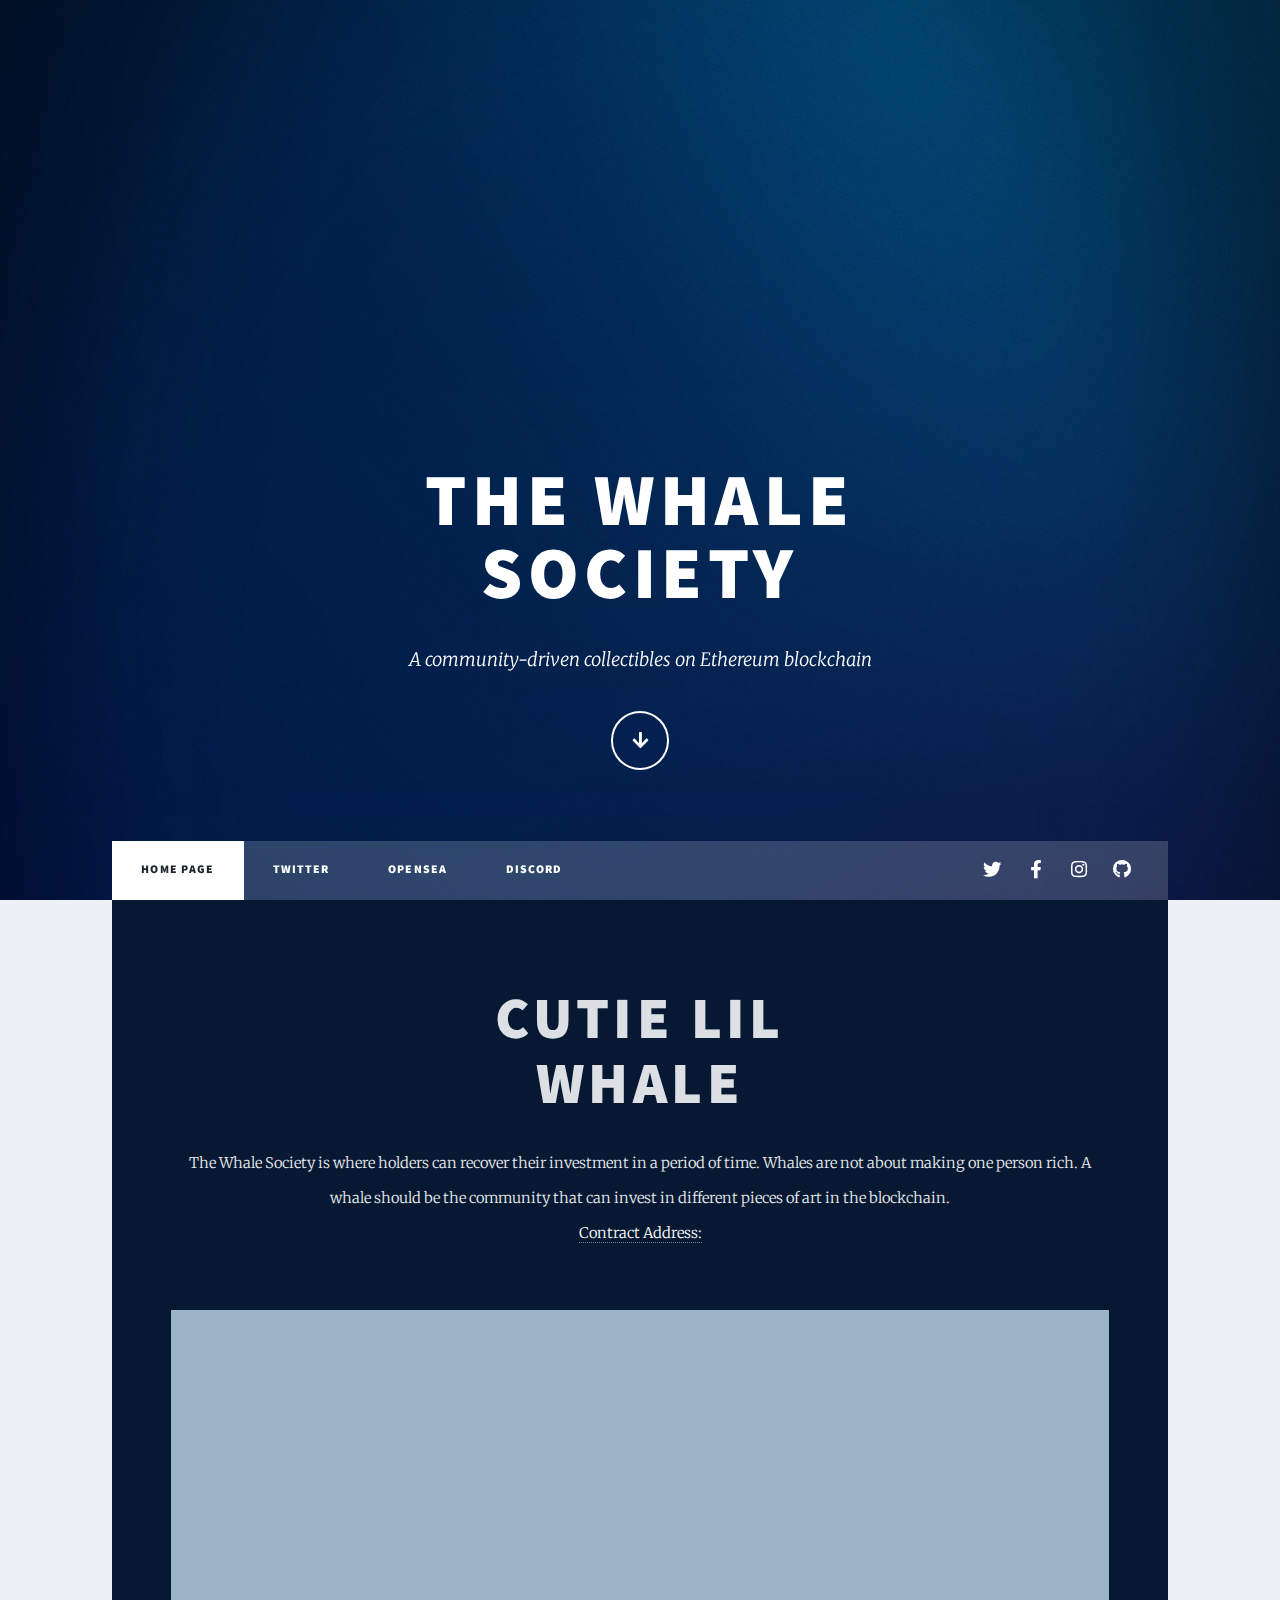
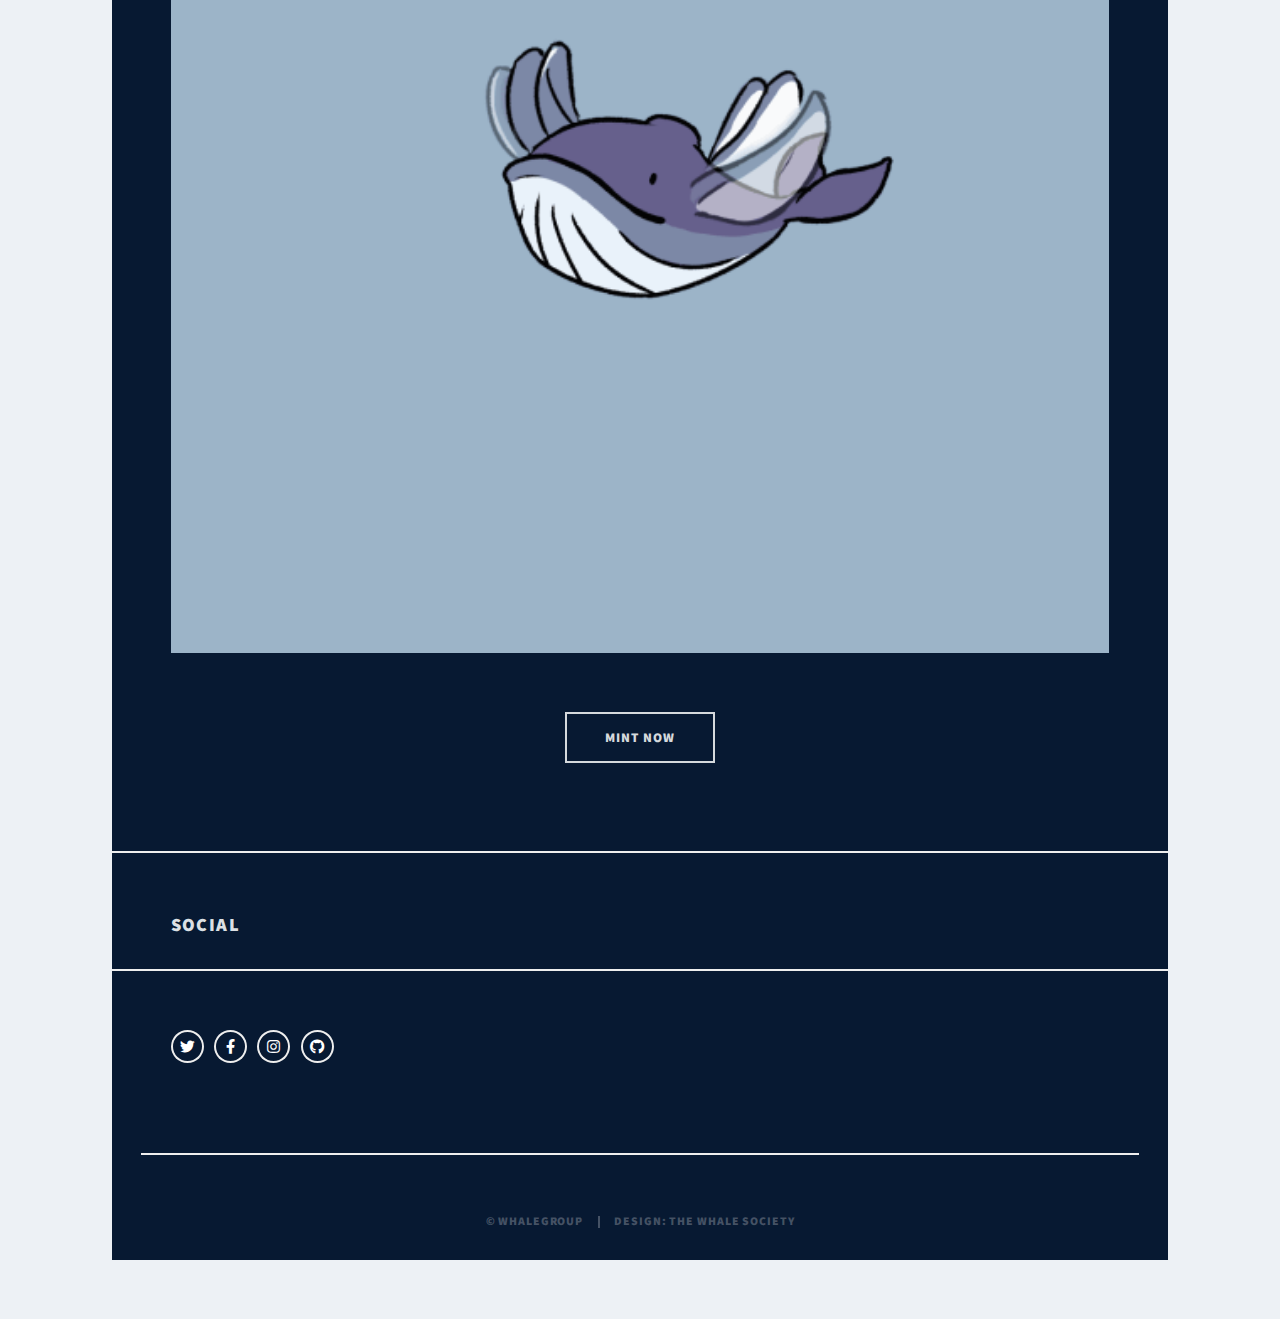
==== index.html @ 41d30d0a "change vid format" ====
<!DOCTYPE HTML>

<html>
	<head>
		<title>The Whale Society</title>
		<meta charset="utf-8" />
		<meta name="viewport" content="width=device-width, initial-scale=1, user-scalable=no" />
		<link rel="stylesheet" href="assets/css/main.css" />
		<noscript><link rel="stylesheet" href="assets/css/noscript.css" /></noscript>
	</head>
	<body class="is-preload">

		<!-- Wrapper -->
			<div id="wrapper" class="fade-in">

				<!-- Intro -->
					<div id="intro">
						<section class="showcase">
						<h1>The Whale<br />
						Society</h1>

						<p> A community-driven collectibles on Ethereum blockchain </p>

						<video class="bg-video" muted autoplay="autoplay" loop="true" playsinline>
							<source type="video/mp4" src="video3.webm"></source>
						</video>

						</section>
						<ul class="actions">
							<li><a href="#header" class="button icon solid solo fa-arrow-down scrolly">Continue</a></li>
						</ul>
					</div>

			
				<!-- Nav -->
					<nav id="nav">
						<ul class="links">
							<li class="active"><a href="#home">Home Page</a></li>
							<li><a href="https://twitter.com/tera_eth/">Twitter</a></li>
							<li><a href="https://opensea.io/collection/alienfrensnft">Opensea</a></li>
							<li><a href="#">Discord</a></li>
						</ul>
						<ul class="icons">
							<li><a href="#" class="icon brands fa-twitter"><span class="label">Twitter</span></a></li>
							<li><a href="#" class="icon brands fa-facebook-f"><span class="label">Facebook</span></a></li>
							<li><a href="#" class="icon brands fa-instagram"><span class="label">Instagram</span></a></li>
							<li><a href="#" class="icon brands fa-github"><span class="label">GitHub</span></a></li>
						</ul>
					</nav>

				<!-- Main -->
					<div id="main">

						<!-- Featured Post -->
							<article class="post featured" id="home">
								<header class="major">
									<h2><a href="#">Cutie Lil <br />
									Whale</a></h2>
									<p>The Whale Society is where holders can recover their investment in a period of time. 
										Whales are not about making one person rich. 
										A whale should be the community that can invest in 
										different pieces of art in the blockchain. </br>
										<a style="color:white" href ="https://etherscan.io/address/0xdBceC7A0cD0621A1A3B60B7AD444519aD3618869">Contract Address:
									</a></p>
								</header>
								<a href="#" class="image main"><img src="whale.gif" alt="" /></a>
								<ul class="actions special">
									<li><a href="#" class="button large">Mint Now</a></li>
								</ul>
							</article>

						
								<h3>Social</h3>
								<ul class="icons alt">
									<li><a style="color:white" href="#" class="icon brands alt fa-twitter"><span class="label">Twitter</span></a></li>
									<li><a style="color:white" href="#" class="icon brands alt fa-facebook-f"><span class="label">Facebook</span></a></li>
									<li><a style="color:white" href="#" class="icon brands alt fa-instagram"><span class="label">Instagram</span></a></li>
									<li><a style="color:white" href="#" class="icon brands alt fa-github"><span class="label">GitHub</span></a></li>
								</ul>

				<!-- Copyright -->
					<div id="copyright">
						<ul><li>&copy; WhaleGroup</li><li>Design: The Whale Society</li></ul>
					</div>

			</div>

		<!-- Scripts -->
			<script src="assets/js/jquery.min.js"></script>
			<script src="assets/js/jquery.scrollex.min.js"></script>
			<script src="assets/js/jquery.scrolly.min.js"></script>
			<script src="assets/js/browser.min.js"></script>
			<script src="assets/js/breakpoints.min.js"></script>
			<script src="assets/js/util.js"></script>
			<script src="assets/js/main.js"></script>

	</body>
</html>
---- assets/css/main.css ----
@import url(fontawesome-all.min.css);
@import url("https://fonts.googleapis.com/css?family=Merriweather:300,700,300italic,700italic|Source+Sans+Pro:900");



html, body, div, span, applet, object,
iframe, h1, h2, h3, h4, h5, h6, p, blockquote,
pre, a, abbr, acronym, address, big, cite,
code, del, dfn, em, img, ins, kbd, q, s, samp,
small, strike, strong, sub, sup, tt, var, b,
u, i, center, dl, dt, dd, ol, ul, li, fieldset,
form, label, legend, table, caption, tbody,
tfoot, thead, tr, th, td, article, aside,
canvas, details, embed, figure, figcaption,
footer, header, hgroup, menu, nav, output, ruby,
section, summary, time, mark, audio, video {
	margin: 0;
	padding: 0;
	border: 0;
	font-size: 100%;
	font: inherit;
	vertical-align: baseline;}

article, aside, details, figcaption, figure,
footer, header, hgroup, menu, nav, section {
	display: block;}

body {
	line-height: 1;
}

ol, ul {
	list-style: none;
}

blockquote, q {
	quotes: none;
}

	blockquote:before, blockquote:after, q:before, q:after {
		content: '';
		content: none;
	}

table {
	border-collapse: collapse;
	border-spacing: 0;
}

.showcase video{
	position: absolute;
	top:0;
	left:0;
	width:100%;
	height:100%;
	object-fit: cover;
	opacity:0.2;
}

body {
	-webkit-text-size-adjust: none;
}

mark {
	background-color: transparent;
	color: inherit;
}

input::-moz-focus-inner {
	border: 0;
	padding: 0;
}

input, select, textarea {
	-moz-appearance: none;
	-webkit-appearance: none;
	-ms-appearance: none;
	appearance: none;
}

/* Basic */

	@-ms-viewport {
		width: device-width;
	}

	body {
		-ms-overflow-style: scrollbar;
	}

	@media screen and (max-width: 480px) {

		html, body {
			min-width: 320px;
		}

	}

	html {
		box-sizing: border-box;
	}

	*, *:before, *:after {
		box-sizing: inherit;
	}

	body {
		background-color: #edf1f5;
	}

		body.is-preload *, body.is-preload *:before, body.is-preload *:after {
			-moz-animation: none !important;
			-webkit-animation: none !important;
			-ms-animation: none !important;
			animation: none !important;
			-moz-transition: none !important;
			-webkit-transition: none !important;
			-ms-transition: none !important;
			transition: none !important;
		}

/* Type */

	html {
		font-size: 16pt;
	}

		@media screen and (max-width: 1680px) {

			html {
				font-size: 12pt;
			}

		}

		@media screen and (max-width: 1280px) {

			html {
				font-size: 11pt;
			}

		}

		@media screen and (max-width: 360px) {

			html {
				font-size: 10pt;
			}

		}
/*worddddd */
	body {
		color: #e9ecf0;
	}

	body, input, select, textarea {
		font-family: "Merriweather", Georgia, serif;
		font-weight: 300;
		font-size: 1rem;
		line-height: 2.375;
	}

	a {
		-moz-transition: color 0.2s ease-in-out, background-color 0.2s ease-in-out, border-color 0.2s ease-in-out, box-shadow 0.2s ease-in-out;
		-webkit-transition: color 0.2s ease-in-out, background-color 0.2s ease-in-out, border-color 0.2s ease-in-out, box-shadow 0.2s ease-in-out;
		-ms-transition: color 0.2s ease-in-out, background-color 0.2s ease-in-out, border-color 0.2s ease-in-out, box-shadow 0.2s ease-in-out;
		transition: color 0.2s ease-in-out, background-color 0.2s ease-in-out, border-color 0.2s ease-in-out, box-shadow 0.2s ease-in-out;
		border-bottom: dotted 1px;
		text-decoration: none;
	}

		a:hover {
			border-bottom-color: transparent;
		}

	strong, b {
		font-weight: 600;
	}

	em, i {
		font-style: italic;
	}

	p {
		text-align: justify;
		margin: 0 0 2rem 0;
	}

	h1, h2, h3, h4, h5, h6 {
		font-family: "Source Sans Pro", Helvetica, sans-serif;
		font-weight: 900;
		line-height: 1.5;
		letter-spacing: 0.075em;
		text-transform: uppercase;
		margin: 0 0 1rem 0;
	}

		h1 a, h2 a, h3 a, h4 a, h5 a, h6 a {
			border-bottom: 0;
			color: inherit;
			text-decoration: none;
		}

	h1 {
		font-size: 4rem;
		line-height: 1.1;
		margin: 0 0 2rem 0;
	}

	h2 {
		font-size: 1.75rem;
		line-height: 1.3;
		margin: 0 0 1.5rem 0;
	}

	h3 {
		font-size: 1.25rem;
		margin: 0 0 1.5rem 0;
	}

	h4 {
		font-size: 1rem;
	}

	h5 {
		font-size: 0.9rem;
	}

	h6 {
		font-size: 0.8rem;
	}

	sub {
		font-size: 0.8rem;
		position: relative;
		top: 0.5rem;
	}

	sup {
		font-size: 0.8rem;
		position: relative;
		top: -0.5rem;
	}

	blockquote {
		border-left: solid 4px;
		font-style: italic;
		margin: 0 0 2rem 0;
		padding: 0.5rem 0 0.5rem 2rem;
	}

	code {
		border: solid 2px;
		font-family: "Courier New", monospace;
		font-size: 0.9rem;
		margin: 0 0.25rem;
		padding: 0.25rem 0.65rem;
	}

	pre {
		-webkit-overflow-scrolling: touch;
		font-family: "Courier New", monospace;
		font-size: 0.9rem;
		margin: 0 0 2rem 0;
	}

		pre code {
			display: block;
			line-height: 1.75;
			padding: 1rem 1.5rem;
			overflow-x: auto;
		}

	hr {
		border: 0;
		border-bottom: solid 2px;
		margin: 3rem 0;
	}

		hr.major {
			margin: 5rem 0;
		}

	.align-left {
		text-align: left;
	}

	.align-center {
		text-align: center;
	}

	.align-right {
		text-align: right;
	}

	input, select, textarea {
		color: #d7dbdf;
	}

	a {
		color: #212931;
		border-bottom-color: rgba(226, 231, 236, 0.5);
	}

		a:hover {
			border-bottom-color: transparent;
			color: #18bfef !important;
		}

	strong, b {
		color: #212931;
	}

	h1, h2, h3, h4, h5, h6 {
		color: #dce0e4;
	}

	blockquote {
		border-left-color: #eeeeee;
	}

	code {
		background: rgba(220, 220, 220, 0.25);
		border-color: #eeeeee;
	}

	hr {
		border-bottom-color: #eeeeee;
	}

/* Row */

	.row {
		display: flex;
		flex-wrap: wrap;
		box-sizing: border-box;
		align-items: stretch;
	}

		.row > * {
			box-sizing: border-box;
		}

		.row.gtr-uniform > * > :last-child {
			margin-bottom: 0;
		}

		.row.aln-left {
			justify-content: flex-start;
		}

		.row.aln-center {
			justify-content: center;
		}

		.row.aln-right {
			justify-content: flex-end;
		}

		.row.aln-top {
			align-items: flex-start;
		}

		.row.aln-middle {
			align-items: center;
		}

		.row.aln-bottom {
			align-items: flex-end;
		}

		.row > .imp {
			order: -1;
		}

		.row > .col-1 {
			width: 8.33333%;
		}

		.row > .off-1 {
			margin-left: 8.33333%;
		}

		.row > .col-2 {
			width: 16.66667%;
		}

		.row > .off-2 {
			margin-left: 16.66667%;
		}

		.row > .col-3 {
			width: 25%;
		}

		.row > .off-3 {
			margin-left: 25%;
		}

		.row > .col-4 {
			width: 33.33333%;
		}

		.row > .off-4 {
			margin-left: 33.33333%;
		}

		.row > .col-5 {
			width: 41.66667%;
		}

		.row > .off-5 {
			margin-left: 41.66667%;
		}

		.row > .col-6 {
			width: 50%;
		}

		.row > .off-6 {
			margin-left: 50%;
		}

		.row > .col-7 {
			width: 58.33333%;
		}

		.row > .off-7 {
			margin-left: 58.33333%;
		}

		.row > .col-8 {
			width: 66.66667%;
		}

		.row > .off-8 {
			margin-left: 66.66667%;
		}

		.row > .col-9 {
			width: 75%;
		}

		.row > .off-9 {
			margin-left: 75%;
		}

		.row > .col-10 {
			width: 83.33333%;
		}

		.row > .off-10 {
			margin-left: 83.33333%;
		}

		.row > .col-11 {
			width: 91.66667%;
		}

		.row > .off-11 {
			margin-left: 91.66667%;
		}

		.row > .col-12 {
			width: 100%;
		}

		.row > .off-12 {
			margin-left: 100%;
		}

		.row.gtr-0 {
			margin-top: 0;
			margin-left: 0rem;
		}

			.row.gtr-0 > * {
				padding: 0 0 0 0rem;
			}

			.row.gtr-0.gtr-uniform {
				margin-top: 0rem;
			}

				.row.gtr-0.gtr-uniform > * {
					padding-top: 0rem;
				}

		.row.gtr-25 {
			margin-top: 0;
			margin-left: -0.375rem;
		}

			.row.gtr-25 > * {
				padding: 0 0 0 0.375rem;
			}

			.row.gtr-25.gtr-uniform {
				margin-top: -0.375rem;
			}

				.row.gtr-25.gtr-uniform > * {
					padding-top: 0.375rem;
				}

		.row.gtr-50 {
			margin-top: 0;
			margin-left: -0.75rem;
		}

			.row.gtr-50 > * {
				padding: 0 0 0 0.75rem;
			}

			.row.gtr-50.gtr-uniform {
				margin-top: -0.75rem;
			}

				.row.gtr-50.gtr-uniform > * {
					padding-top: 0.75rem;
				}

		.row {
			margin-top: 0;
			margin-left: -1.5rem;
		}

			.row > * {
				padding: 0 0 0 1.5rem;
			}

			.row.gtr-uniform {
				margin-top: -1.5rem;
			}

				.row.gtr-uniform > * {
					padding-top: 1.5rem;
				}

		.row.gtr-150 {
			margin-top: 0;
			margin-left: -2.25rem;
		}

			.row.gtr-150 > * {
				padding: 0 0 0 2.25rem;
			}

			.row.gtr-150.gtr-uniform {
				margin-top: -2.25rem;
			}

				.row.gtr-150.gtr-uniform > * {
					padding-top: 2.25rem;
				}

		.row.gtr-200 {
			margin-top: 0;
			margin-left: -3rem;
		}

			.row.gtr-200 > * {
				padding: 0 0 0 3rem;
			}

			.row.gtr-200.gtr-uniform {
				margin-top: -3rem;
			}

				.row.gtr-200.gtr-uniform > * {
					padding-top: 3rem;
				}

		@media screen and (max-width: 1680px) {

			.row {
				display: flex;
				flex-wrap: wrap;
				box-sizing: border-box;
				align-items: stretch;
			}

				.row > * {
					box-sizing: border-box;
				}

				.row.gtr-uniform > * > :last-child {
					margin-bottom: 0;
				}

				.row.aln-left {
					justify-content: flex-start;
				}

				.row.aln-center {
					justify-content: center;
				}

				.row.aln-right {
					justify-content: flex-end;
				}

				.row.aln-top {
					align-items: flex-start;
				}

				.row.aln-middle {
					align-items: center;
				}

				.row.aln-bottom {
					align-items: flex-end;
				}

				.row > .imp-xlarge {
					order: -1;
				}

				.row > .col-1-xlarge {
					width: 8.33333%;
				}

				.row > .off-1-xlarge {
					margin-left: 8.33333%;
				}

				.row > .col-2-xlarge {
					width: 16.66667%;
				}

				.row > .off-2-xlarge {
					margin-left: 16.66667%;
				}

				.row > .col-3-xlarge {
					width: 25%;
				}

				.row > .off-3-xlarge {
					margin-left: 25%;
				}

				.row > .col-4-xlarge {
					width: 33.33333%;
				}

				.row > .off-4-xlarge {
					margin-left: 33.33333%;
				}

				.row > .col-5-xlarge {
					width: 41.66667%;
				}

				.row > .off-5-xlarge {
					margin-left: 41.66667%;
				}

				.row > .col-6-xlarge {
					width: 50%;
				}

				.row > .off-6-xlarge {
					margin-left: 50%;
				}

				.row > .col-7-xlarge {
					width: 58.33333%;
				}

				.row > .off-7-xlarge {
					margin-left: 58.33333%;
				}

				.row > .col-8-xlarge {
					width: 66.66667%;
				}

				.row > .off-8-xlarge {
					margin-left: 66.66667%;
				}

				.row > .col-9-xlarge {
					width: 75%;
				}

				.row > .off-9-xlarge {
					margin-left: 75%;
				}

				.row > .col-10-xlarge {
					width: 83.33333%;
				}

				.row > .off-10-xlarge {
					margin-left: 83.33333%;
				}

				.row > .col-11-xlarge {
					width: 91.66667%;
				}

				.row > .off-11-xlarge {
					margin-left: 91.66667%;
				}

				.row > .col-12-xlarge {
					width: 100%;
				}

				.row > .off-12-xlarge {
					margin-left: 100%;
				}

				.row.gtr-0 {
					margin-top: 0;
					margin-left: 0rem;
				}

					.row.gtr-0 > * {
						padding: 0 0 0 0rem;
					}

					.row.gtr-0.gtr-uniform {
						margin-top: 0rem;
					}

						.row.gtr-0.gtr-uniform > * {
							padding-top: 0rem;
						}

				.row.gtr-25 {
					margin-top: 0;
					margin-left: -0.375rem;
				}

					.row.gtr-25 > * {
						padding: 0 0 0 0.375rem;
					}

					.row.gtr-25.gtr-uniform {
						margin-top: -0.375rem;
					}

						.row.gtr-25.gtr-uniform > * {
							padding-top: 0.375rem;
						}

				.row.gtr-50 {
					margin-top: 0;
					margin-left: -0.75rem;
				}

					.row.gtr-50 > * {
						padding: 0 0 0 0.75rem;
					}

					.row.gtr-50.gtr-uniform {
						margin-top: -0.75rem;
					}

						.row.gtr-50.gtr-uniform > * {
							padding-top: 0.75rem;
						}

				.row {
					margin-top: 0;
					margin-left: -1.5rem;
				}

					.row > * {
						padding: 0 0 0 1.5rem;
					}

					.row.gtr-uniform {
						margin-top: -1.5rem;
					}

						.row.gtr-uniform > * {
							padding-top: 1.5rem;
						}

				.row.gtr-150 {
					margin-top: 0;
					margin-left: -2.25rem;
				}

					.row.gtr-150 > * {
						padding: 0 0 0 2.25rem;
					}

					.row.gtr-150.gtr-uniform {
						margin-top: -2.25rem;
					}

						.row.gtr-150.gtr-uniform > * {
							padding-top: 2.25rem;
						}

				.row.gtr-200 {
					margin-top: 0;
					margin-left: -3rem;
				}

					.row.gtr-200 > * {
						padding: 0 0 0 3rem;
					}

					.row.gtr-200.gtr-uniform {
						margin-top: -3rem;
					}

						.row.gtr-200.gtr-uniform > * {
							padding-top: 3rem;
						}

		}

		@media screen and (max-width: 1280px) {

			.row {
				display: flex;
				flex-wrap: wrap;
				box-sizing: border-box;
				align-items: stretch;
			}

				.row > * {
					box-sizing: border-box;
				}

				.row.gtr-uniform > * > :last-child {
					margin-bottom: 0;
				}

				.row.aln-left {
					justify-content: flex-start;
				}

				.row.aln-center {
					justify-content: center;
				}

				.row.aln-right {
					justify-content: flex-end;
				}

				.row.aln-top {
					align-items: flex-start;
				}

				.row.aln-middle {
					align-items: center;
				}

				.row.aln-bottom {
					align-items: flex-end;
				}

				.row > .imp-large {
					order: -1;
				}

				.row > .col-1-large {
					width: 8.33333%;
				}

				.row > .off-1-large {
					margin-left: 8.33333%;
				}

				.row > .col-2-large {
					width: 16.66667%;
				}

				.row > .off-2-large {
					margin-left: 16.66667%;
				}

				.row > .col-3-large {
					width: 25%;
				}

				.row > .off-3-large {
					margin-left: 25%;
				}

				.row > .col-4-large {
					width: 33.33333%;
				}

				.row > .off-4-large {
					margin-left: 33.33333%;
				}

				.row > .col-5-large {
					width: 41.66667%;
				}

				.row > .off-5-large {
					margin-left: 41.66667%;
				}

				.row > .col-6-large {
					width: 50%;
				}

				.row > .off-6-large {
					margin-left: 50%;
				}

				.row > .col-7-large {
					width: 58.33333%;
				}

				.row > .off-7-large {
					margin-left: 58.33333%;
				}

				.row > .col-8-large {
					width: 66.66667%;
				}

				.row > .off-8-large {
					margin-left: 66.66667%;
				}

				.row > .col-9-large {
					width: 75%;
				}

				.row > .off-9-large {
					margin-left: 75%;
				}

				.row > .col-10-large {
					width: 83.33333%;
				}

				.row > .off-10-large {
					margin-left: 83.33333%;
				}

				.row > .col-11-large {
					width: 91.66667%;
				}

				.row > .off-11-large {
					margin-left: 91.66667%;
				}

				.row > .col-12-large {
					width: 100%;
				}

				.row > .off-12-large {
					margin-left: 100%;
				}

				.row.gtr-0 {
					margin-top: 0;
					margin-left: 0rem;
				}

					.row.gtr-0 > * {
						padding: 0 0 0 0rem;
					}

					.row.gtr-0.gtr-uniform {
						margin-top: 0rem;
					}

						.row.gtr-0.gtr-uniform > * {
							padding-top: 0rem;
						}

				.row.gtr-25 {
					margin-top: 0;
					margin-left: -0.375rem;
				}

					.row.gtr-25 > * {
						padding: 0 0 0 0.375rem;
					}

					.row.gtr-25.gtr-uniform {
						margin-top: -0.375rem;
					}

						.row.gtr-25.gtr-uniform > * {
							padding-top: 0.375rem;
						}

				.row.gtr-50 {
					margin-top: 0;
					margin-left: -0.75rem;
				}

					.row.gtr-50 > * {
						padding: 0 0 0 0.75rem;
					}

					.row.gtr-50.gtr-uniform {
						margin-top: -0.75rem;
					}

						.row.gtr-50.gtr-uniform > * {
							padding-top: 0.75rem;
						}

				.row {
					margin-top: 0;
					margin-left: -1.5rem;
				}

					.row > * {
						padding: 0 0 0 1.5rem;
					}

					.row.gtr-uniform {
						margin-top: -1.5rem;
					}

						.row.gtr-uniform > * {
							padding-top: 1.5rem;
						}

				.row.gtr-150 {
					margin-top: 0;
					margin-left: -2.25rem;
				}

					.row.gtr-150 > * {
						padding: 0 0 0 2.25rem;
					}

					.row.gtr-150.gtr-uniform {
						margin-top: -2.25rem;
					}

						.row.gtr-150.gtr-uniform > * {
							padding-top: 2.25rem;
						}

				.row.gtr-200 {
					margin-top: 0;
					margin-left: -3rem;
				}

					.row.gtr-200 > * {
						padding: 0 0 0 3rem;
					}

					.row.gtr-200.gtr-uniform {
						margin-top: -3rem;
					}

						.row.gtr-200.gtr-uniform > * {
							padding-top: 3rem;
						}

		}

		@media screen and (max-width: 980px) {

			.row {
				display: flex;
				flex-wrap: wrap;
				box-sizing: border-box;
				align-items: stretch;
			}

				.row > * {
					box-sizing: border-box;
				}

				.row.gtr-uniform > * > :last-child {
					margin-bottom: 0;
				}

				.row.aln-left {
					justify-content: flex-start;
				}

				.row.aln-center {
					justify-content: center;
				}

				.row.aln-right {
					justify-content: flex-end;
				}

				.row.aln-top {
					align-items: flex-start;
				}

				.row.aln-middle {
					align-items: center;
				}

				.row.aln-bottom {
					align-items: flex-end;
				}

				.row > .imp-medium {
					order: -1;
				}

				.row > .col-1-medium {
					width: 8.33333%;
				}

				.row > .off-1-medium {
					margin-left: 8.33333%;
				}

				.row > .col-2-medium {
					width: 16.66667%;
				}

				.row > .off-2-medium {
					margin-left: 16.66667%;
				}

				.row > .col-3-medium {
					width: 25%;
				}

				.row > .off-3-medium {
					margin-left: 25%;
				}

				.row > .col-4-medium {
					width: 33.33333%;
				}

				.row > .off-4-medium {
					margin-left: 33.33333%;
				}

				.row > .col-5-medium {
					width: 41.66667%;
				}

				.row > .off-5-medium {
					margin-left: 41.66667%;
				}

				.row > .col-6-medium {
					width: 50%;
				}

				.row > .off-6-medium {
					margin-left: 50%;
				}

				.row > .col-7-medium {
					width: 58.33333%;
				}

				.row > .off-7-medium {
					margin-left: 58.33333%;
				}

				.row > .col-8-medium {
					width: 66.66667%;
				}

				.row > .off-8-medium {
					margin-left: 66.66667%;
				}

				.row > .col-9-medium {
					width: 75%;
				}

				.row > .off-9-medium {
					margin-left: 75%;
				}

				.row > .col-10-medium {
					width: 83.33333%;
				}

				.row > .off-10-medium {
					margin-left: 83.33333%;
				}

				.row > .col-11-medium {
					width: 91.66667%;
				}

				.row > .off-11-medium {
					margin-left: 91.66667%;
				}

				.row > .col-12-medium {
					width: 100%;
				}

				.row > .off-12-medium {
					margin-left: 100%;
				}

				.row.gtr-0 {
					margin-top: 0;
					margin-left: 0rem;
				}

					.row.gtr-0 > * {
						padding: 0 0 0 0rem;
					}

					.row.gtr-0.gtr-uniform {
						margin-top: 0rem;
					}

						.row.gtr-0.gtr-uniform > * {
							padding-top: 0rem;
						}

				.row.gtr-25 {
					margin-top: 0;
					margin-left: -0.375rem;
				}

					.row.gtr-25 > * {
						padding: 0 0 0 0.375rem;
					}

					.row.gtr-25.gtr-uniform {
						margin-top: -0.375rem;
					}

						.row.gtr-25.gtr-uniform > * {
							padding-top: 0.375rem;
						}

				.row.gtr-50 {
					margin-top: 0;
					margin-left: -0.75rem;
				}

					.row.gtr-50 > * {
						padding: 0 0 0 0.75rem;
					}

					.row.gtr-50.gtr-uniform {
						margin-top: -0.75rem;
					}

						.row.gtr-50.gtr-uniform > * {
							padding-top: 0.75rem;
						}

				.row {
					margin-top: 0;
					margin-left: -1.5rem;
				}

					.row > * {
						padding: 0 0 0 1.5rem;
					}

					.row.gtr-uniform {
						margin-top: -1.5rem;
					}

						.row.gtr-uniform > * {
							padding-top: 1.5rem;
						}

				.row.gtr-150 {
					margin-top: 0;
					margin-left: -2.25rem;
				}

					.row.gtr-150 > * {
						padding: 0 0 0 2.25rem;
					}

					.row.gtr-150.gtr-uniform {
						margin-top: -2.25rem;
					}

						.row.gtr-150.gtr-uniform > * {
							padding-top: 2.25rem;
						}

				.row.gtr-200 {
					margin-top: 0;
					margin-left: -3rem;
				}

					.row.gtr-200 > * {
						padding: 0 0 0 3rem;
					}

					.row.gtr-200.gtr-uniform {
						margin-top: -3rem;
					}

						.row.gtr-200.gtr-uniform > * {
							padding-top: 3rem;
						}

		}

		@media screen and (max-width: 736px) {

			.row {
				display: flex;
				flex-wrap: wrap;
				box-sizing: border-box;
				align-items: stretch;
			}

				.row > * {
					box-sizing: border-box;
				}

				.row.gtr-uniform > * > :last-child {
					margin-bottom: 0;
				}

				.row.aln-left {
					justify-content: flex-start;
				}

				.row.aln-center {
					justify-content: center;
				}

				.row.aln-right {
					justify-content: flex-end;
				}

				.row.aln-top {
					align-items: flex-start;
				}

				.row.aln-middle {
					align-items: center;
				}

				.row.aln-bottom {
					align-items: flex-end;
				}

				.row > .imp-small {
					order: -1;
				}

				.row > .col-1-small {
					width: 8.33333%;
				}

				.row > .off-1-small {
					margin-left: 8.33333%;
				}

				.row > .col-2-small {
					width: 16.66667%;
				}

				.row > .off-2-small {
					margin-left: 16.66667%;
				}

				.row > .col-3-small {
					width: 25%;
				}

				.row > .off-3-small {
					margin-left: 25%;
				}

				.row > .col-4-small {
					width: 33.33333%;
				}

				.row > .off-4-small {
					margin-left: 33.33333%;
				}

				.row > .col-5-small {
					width: 41.66667%;
				}

				.row > .off-5-small {
					margin-left: 41.66667%;
				}

				.row > .col-6-small {
					width: 50%;
				}

				.row > .off-6-small {
					margin-left: 50%;
				}

				.row > .col-7-small {
					width: 58.33333%;
				}

				.row > .off-7-small {
					margin-left: 58.33333%;
				}

				.row > .col-8-small {
					width: 66.66667%;
				}

				.row > .off-8-small {
					margin-left: 66.66667%;
				}

				.row > .col-9-small {
					width: 75%;
				}

				.row > .off-9-small {
					margin-left: 75%;
				}

				.row > .col-10-small {
					width: 83.33333%;
				}

				.row > .off-10-small {
					margin-left: 83.33333%;
				}

				.row > .col-11-small {
					width: 91.66667%;
				}

				.row > .off-11-small {
					margin-left: 91.66667%;
				}

				.row > .col-12-small {
					width: 100%;
				}

				.row > .off-12-small {
					margin-left: 100%;
				}

				.row.gtr-0 {
					margin-top: 0;
					margin-left: 0rem;
				}

					.row.gtr-0 > * {
						padding: 0 0 0 0rem;
					}

					.row.gtr-0.gtr-uniform {
						margin-top: 0rem;
					}

						.row.gtr-0.gtr-uniform > * {
							padding-top: 0rem;
						}

				.row.gtr-25 {
					margin-top: 0;
					margin-left: -0.375rem;
				}

					.row.gtr-25 > * {
						padding: 0 0 0 0.375rem;
					}

					.row.gtr-25.gtr-uniform {
						margin-top: -0.375rem;
					}

						.row.gtr-25.gtr-uniform > * {
							padding-top: 0.375rem;
						}

				.row.gtr-50 {
					margin-top: 0;
					margin-left: -0.75rem;
				}

					.row.gtr-50 > * {
						padding: 0 0 0 0.75rem;
					}

					.row.gtr-50.gtr-uniform {
						margin-top: -0.75rem;
					}

						.row.gtr-50.gtr-uniform > * {
							padding-top: 0.75rem;
						}

				.row {
					margin-top: 0;
					margin-left: -1.5rem;
				}

					.row > * {
						padding: 0 0 0 1.5rem;
					}

					.row.gtr-uniform {
						margin-top: -1.5rem;
					}

						.row.gtr-uniform > * {
							padding-top: 1.5rem;
						}

				.row.gtr-150 {
					margin-top: 0;
					margin-left: -2.25rem;
				}

					.row.gtr-150 > * {
						padding: 0 0 0 2.25rem;
					}

					.row.gtr-150.gtr-uniform {
						margin-top: -2.25rem;
					}

						.row.gtr-150.gtr-uniform > * {
							padding-top: 2.25rem;
						}

				.row.gtr-200 {
					margin-top: 0;
					margin-left: -3rem;
				}

					.row.gtr-200 > * {
						padding: 0 0 0 3rem;
					}

					.row.gtr-200.gtr-uniform {
						margin-top: -3rem;
					}

						.row.gtr-200.gtr-uniform > * {
							padding-top: 3rem;
						}

		}

		@media screen and (max-width: 480px) {

			.row {
				display: flex;
				flex-wrap: wrap;
				box-sizing: border-box;
				align-items: stretch;
			}

				.row > * {
					box-sizing: border-box;
				}

				.row.gtr-uniform > * > :last-child {
					margin-bottom: 0;
				}

				.row.aln-left {
					justify-content: flex-start;
				}

				.row.aln-center {
					justify-content: center;
				}

				.row.aln-right {
					justify-content: flex-end;
				}

				.row.aln-top {
					align-items: flex-start;
				}

				.row.aln-middle {
					align-items: center;
				}

				.row.aln-bottom {
					align-items: flex-end;
				}

				.row > .imp-xsmall {
					order: -1;
				}

				.row > .col-1-xsmall {
					width: 8.33333%;
				}

				.row > .off-1-xsmall {
					margin-left: 8.33333%;
				}

				.row > .col-2-xsmall {
					width: 16.66667%;
				}

				.row > .off-2-xsmall {
					margin-left: 16.66667%;
				}

				.row > .col-3-xsmall {
					width: 25%;
				}

				.row > .off-3-xsmall {
					margin-left: 25%;
				}

				.row > .col-4-xsmall {
					width: 33.33333%;
				}

				.row > .off-4-xsmall {
					margin-left: 33.33333%;
				}

				.row > .col-5-xsmall {
					width: 41.66667%;
				}

				.row > .off-5-xsmall {
					margin-left: 41.66667%;
				}

				.row > .col-6-xsmall {
					width: 50%;
				}

				.row > .off-6-xsmall {
					margin-left: 50%;
				}

				.row > .col-7-xsmall {
					width: 58.33333%;
				}

				.row > .off-7-xsmall {
					margin-left: 58.33333%;
				}

				.row > .col-8-xsmall {
					width: 66.66667%;
				}

				.row > .off-8-xsmall {
					margin-left: 66.66667%;
				}

				.row > .col-9-xsmall {
					width: 75%;
				}

				.row > .off-9-xsmall {
					margin-left: 75%;
				}

				.row > .col-10-xsmall {
					width: 83.33333%;
				}

				.row > .off-10-xsmall {
					margin-left: 83.33333%;
				}

				.row > .col-11-xsmall {
					width: 91.66667%;
				}

				.row > .off-11-xsmall {
					margin-left: 91.66667%;
				}

				.row > .col-12-xsmall {
					width: 100%;
				}

				.row > .off-12-xsmall {
					margin-left: 100%;
				}

				.row.gtr-0 {
					margin-top: 0;
					margin-left: 0rem;
				}

					.row.gtr-0 > * {
						padding: 0 0 0 0rem;
					}

					.row.gtr-0.gtr-uniform {
						margin-top: 0rem;
					}

						.row.gtr-0.gtr-uniform > * {
							padding-top: 0rem;
						}

				.row.gtr-25 {
					margin-top: 0;
					margin-left: -0.375rem;
				}

					.row.gtr-25 > * {
						padding: 0 0 0 0.375rem;
					}

					.row.gtr-25.gtr-uniform {
						margin-top: -0.375rem;
					}

						.row.gtr-25.gtr-uniform > * {
							padding-top: 0.375rem;
						}

				.row.gtr-50 {
					margin-top: 0;
					margin-left: -0.75rem;
				}

					.row.gtr-50 > * {
						padding: 0 0 0 0.75rem;
					}

					.row.gtr-50.gtr-uniform {
						margin-top: -0.75rem;
					}

						.row.gtr-50.gtr-uniform > * {
							padding-top: 0.75rem;
						}

				.row {
					margin-top: 0;
					margin-left: -1.5rem;
				}

					.row > * {
						padding: 0 0 0 1.5rem;
					}

					.row.gtr-uniform {
						margin-top: -1.5rem;
					}

						.row.gtr-uniform > * {
							padding-top: 1.5rem;
						}

				.row.gtr-150 {
					margin-top: 0;
					margin-left: -2.25rem;
				}

					.row.gtr-150 > * {
						padding: 0 0 0 2.25rem;
					}

					.row.gtr-150.gtr-uniform {
						margin-top: -2.25rem;
					}

						.row.gtr-150.gtr-uniform > * {
							padding-top: 2.25rem;
						}

				.row.gtr-200 {
					margin-top: 0;
					margin-left: -3rem;
				}

					.row.gtr-200 > * {
						padding: 0 0 0 3rem;
					}

					.row.gtr-200.gtr-uniform {
						margin-top: -3rem;
					}

						.row.gtr-200.gtr-uniform > * {
							padding-top: 3rem;
						}

		}

		@media screen and (max-width: 360px) {

			.row {
				display: flex;
				flex-wrap: wrap;
				box-sizing: border-box;
				align-items: stretch;
			}

				.row > * {
					box-sizing: border-box;
				}

				.row.gtr-uniform > * > :last-child {
					margin-bottom: 0;
				}

				.row.aln-left {
					justify-content: flex-start;
				}

				.row.aln-center {
					justify-content: center;
				}

				.row.aln-right {
					justify-content: flex-end;
				}

				.row.aln-top {
					align-items: flex-start;
				}

				.row.aln-middle {
					align-items: center;
				}

				.row.aln-bottom {
					align-items: flex-end;
				}

				.row > .imp-xxsmall {
					order: -1;
				}

				.row > .col-1-xxsmall {
					width: 8.33333%;
				}

				.row > .off-1-xxsmall {
					margin-left: 8.33333%;
				}

				.row > .col-2-xxsmall {
					width: 16.66667%;
				}

				.row > .off-2-xxsmall {
					margin-left: 16.66667%;
				}

				.row > .col-3-xxsmall {
					width: 25%;
				}

				.row > .off-3-xxsmall {
					margin-left: 25%;
				}

				.row > .col-4-xxsmall {
					width: 33.33333%;
				}

				.row > .off-4-xxsmall {
					margin-left: 33.33333%;
				}

				.row > .col-5-xxsmall {
					width: 41.66667%;
				}

				.row > .off-5-xxsmall {
					margin-left: 41.66667%;
				}

				.row > .col-6-xxsmall {
					width: 50%;
				}

				.row > .off-6-xxsmall {
					margin-left: 50%;
				}

				.row > .col-7-xxsmall {
					width: 58.33333%;
				}

				.row > .off-7-xxsmall {
					margin-left: 58.33333%;
				}

				.row > .col-8-xxsmall {
					width: 66.66667%;
				}

				.row > .off-8-xxsmall {
					margin-left: 66.66667%;
				}

				.row > .col-9-xxsmall {
					width: 75%;
				}

				.row > .off-9-xxsmall {
					margin-left: 75%;
				}

				.row > .col-10-xxsmall {
					width: 83.33333%;
				}

				.row > .off-10-xxsmall {
					margin-left: 83.33333%;
				}

				.row > .col-11-xxsmall {
					width: 91.66667%;
				}

				.row > .off-11-xxsmall {
					margin-left: 91.66667%;
				}

				.row > .col-12-xxsmall {
					width: 100%;
				}

				.row > .off-12-xxsmall {
					margin-left: 100%;
				}

				.row.gtr-0 {
					margin-top: 0;
					margin-left: 0rem;
				}

					.row.gtr-0 > * {
						padding: 0 0 0 0rem;
					}

					.row.gtr-0.gtr-uniform {
						margin-top: 0rem;
					}

						.row.gtr-0.gtr-uniform > * {
							padding-top: 0rem;
						}

				.row.gtr-25 {
					margin-top: 0;
					margin-left: -0.375rem;
				}

					.row.gtr-25 > * {
						padding: 0 0 0 0.375rem;
					}

					.row.gtr-25.gtr-uniform {
						margin-top: -0.375rem;
					}

						.row.gtr-25.gtr-uniform > * {
							padding-top: 0.375rem;
						}

				.row.gtr-50 {
					margin-top: 0;
					margin-left: -0.75rem;
				}

					.row.gtr-50 > * {
						padding: 0 0 0 0.75rem;
					}

					.row.gtr-50.gtr-uniform {
						margin-top: -0.75rem;
					}

						.row.gtr-50.gtr-uniform > * {
							padding-top: 0.75rem;
						}

				.row {
					margin-top: 0;
					margin-left: -1.5rem;
				}

					.row > * {
						padding: 0 0 0 1.5rem;
					}

					.row.gtr-uniform {
						margin-top: -1.5rem;
					}

						.row.gtr-uniform > * {
							padding-top: 1.5rem;
						}

				.row.gtr-150 {
					margin-top: 0;
					margin-left: -2.25rem;
				}

					.row.gtr-150 > * {
						padding: 0 0 0 2.25rem;
					}

					.row.gtr-150.gtr-uniform {
						margin-top: -2.25rem;
					}

						.row.gtr-150.gtr-uniform > * {
							padding-top: 2.25rem;
						}

				.row.gtr-200 {
					margin-top: 0;
					margin-left: -3rem;
				}

					.row.gtr-200 > * {
						padding: 0 0 0 3rem;
					}

					.row.gtr-200.gtr-uniform {
						margin-top: -3rem;
					}

						.row.gtr-200.gtr-uniform > * {
							padding-top: 3rem;
						}

		}

/* Box */

	.box {
		border: solid 2px;
		margin-bottom: 2rem;
		padding: 1.5rem;
	}

		.box > :last-child,
		.box > :last-child > :last-child,
		.box > :last-child > :last-child > :last-child {
			margin-bottom: 0;
		}

		.box.alt {
			border: 0;
			border-radius: 0;
			padding: 0;
		}

	.box {
		border-color: #eeeeee;
	}

/* Button */

	input[type="submit"],
	input[type="reset"],
	input[type="button"],
	button,
	.button {
		-moz-appearance: none;
		-webkit-appearance: none;
		-ms-appearance: none;
		appearance: none;
		-moz-transition: background-color 0.2s ease-in-out, box-shadow 0.2s ease-in-out, color 0.2s ease-in-out;
		-webkit-transition: background-color 0.2s ease-in-out, box-shadow 0.2s ease-in-out, color 0.2s ease-in-out;
		-ms-transition: background-color 0.2s ease-in-out, box-shadow 0.2s ease-in-out, color 0.2s ease-in-out;
		transition: background-color 0.2s ease-in-out, box-shadow 0.2s ease-in-out, color 0.2s ease-in-out;
		border: 0;
		border-radius: 0;
		cursor: pointer;
		display: inline-block;
		font-family: "Source Sans Pro", Helvetica, sans-serif;
		font-size: 0.8rem;
		font-weight: 900;
		letter-spacing: 0.075em;
		height: 3rem;
		line-height: 3rem;
		padding: 0 2rem;
		text-align: center;
		text-decoration: none;
		text-transform: uppercase;
		white-space: nowrap;
	}

		input[type="submit"].icon:before,
		input[type="reset"].icon:before,
		input[type="button"].icon:before,
		button.icon:before,
		.button.icon:before {
			margin-right: 0.5rem;
		}

		input[type="submit"].icon.solo,
		input[type="reset"].icon.solo,
		input[type="button"].icon.solo,
		button.icon.solo,
		.button.icon.solo {
			position: relative;
			width: 4rem;
			height: 4rem;
			line-height: 4rem;
			border-radius: 4rem;
			text-indent: 4rem;
			overflow: hidden;
			padding: 0;
			white-space: nowrap;
		}

			input[type="submit"].icon.solo:before,
			input[type="reset"].icon.solo:before,
			input[type="button"].icon.solo:before,
			button.icon.solo:before,
			.button.icon.solo:before {
				position: absolute;
				display: block;
				top: 0;
				left: 0;
				width: inherit;
				height: inherit;
				line-height: inherit;
				font-size: 1.25rem;
				margin-right: 0;
				text-align: center;
				text-indent: 0;
			}

		input[type="submit"].fit,
		input[type="reset"].fit,
		input[type="button"].fit,
		button.fit,
		.button.fit {
			width: 100%;
		}

		input[type="submit"].small,
		input[type="reset"].small,
		input[type="button"].small,
		button.small,
		.button.small {
			font-size: 0.7rem;
			height: 2.5rem;
			line-height: 2.5rem;
			padding: 0 1.5rem;
		}

		input[type="submit"].large,
		input[type="reset"].large,
		input[type="button"].large,
		button.large,
		.button.large {
			font-size: 0.9rem;
			height: 3.5rem;
			line-height: 3.5rem;
			padding: 0 2.75rem;
		}

		@media screen and (max-width: 980px) {

			input[type="submit"],
			input[type="reset"],
			input[type="button"],
			button,
			.button {
				font-size: 0.9rem;
				height: 3.25rem;
				line-height: 3.25rem;
			}

				input[type="submit"].large,
				input[type="reset"].large,
				input[type="button"].large,
				button.large,
				.button.large {
					font-size: 1rem;
					height: 3.75rem;
					line-height: 3.75rem;
				}

		}

		input[type="submit"].disabled, input[type="submit"]:disabled,
		input[type="reset"].disabled,
		input[type="reset"]:disabled,
		input[type="button"].disabled,
		input[type="button"]:disabled,
		button.disabled,
		button:disabled,
		.button.disabled,
		.button:disabled {
			pointer-events: none;
			opacity: 0.25;
		}

	input[type="submit"],
	input[type="reset"],
	input[type="button"],
	button,
	.button {
		background-color: transparent;
		box-shadow: inset 0 0 0 2px #d5d9dd;
		color: #d5d9dd !important;
	}

		input[type="submit"]:hover,
		input[type="reset"]:hover,
		input[type="button"]:hover,
		button:hover,
		.button:hover {
			box-shadow: inset 0 0 0 2px #18bfef;
			color: #18bfef !important;
		}

		input[type="submit"].primary,
		input[type="reset"].primary,
		input[type="button"].primary,
		button.primary,
		.button.primary {
			background-color: #d5d9dd;
			box-shadow: none;
			color: #ffffff !important;
		}

			input[type="submit"].primary:hover,
			input[type="reset"].primary:hover,
			input[type="button"].primary:hover,
			button.primary:hover,
			.button.primary:hover {
				background-color: #18bfef;
			}

/* Form */

	form {
		margin: 0 0 2rem 0;
	}

		form > :last-child {
			margin-bottom: 0;
		}

		form > .fields {
			display: -moz-flex;
			display: -webkit-flex;
			display: -ms-flex;
			display: flex;
			-moz-flex-wrap: wrap;
			-webkit-flex-wrap: wrap;
			-ms-flex-wrap: wrap;
			flex-wrap: wrap;
			width: calc(100% + 3rem);
			margin: -1.5rem 0 2rem -1.5rem;
		}

			form > .fields > .field {
				-moz-flex-grow: 0;
				-webkit-flex-grow: 0;
				-ms-flex-grow: 0;
				flex-grow: 0;
				-moz-flex-shrink: 0;
				-webkit-flex-shrink: 0;
				-ms-flex-shrink: 0;
				flex-shrink: 0;
				padding: 1.5rem 0 0 1.5rem;
				width: calc(100% - 1.5rem);
			}

				form > .fields > .field.half {
					width: calc(50% - 0.75rem);
				}

				form > .fields > .field.third {
					width: calc(100%/3 - 0.5rem);
				}

				form > .fields > .field.quarter {
					width: calc(25% - 0.375rem);
				}

		@media screen and (max-width: 480px) {

			form > .fields {
				width: calc(100% + 3rem);
				margin: -1.5rem 0 2rem -1.5rem;
			}

				form > .fields > .field {
					padding: 1.5rem 0 0 1.5rem;
					width: calc(100% - 1.5rem);
				}

					form > .fields > .field.half {
						width: calc(100% - 1.5rem);
					}

					form > .fields > .field.third {
						width: calc(100% - 1.5rem);
					}

					form > .fields > .field.quarter {
						width: calc(100% - 1.5rem);
					}

		}

	label {
		display: block;
		font-family: "Source Sans Pro", Helvetica, sans-serif;
		font-weight: 900;
		line-height: 1.5;
		letter-spacing: 0.075em;
		font-size: 0.8rem;
		text-transform: uppercase;
		margin: 0 0 0.75rem 0;
	}

		@media screen and (max-width: 980px) {

			label {
				font-size: 0.9rem;
			}

		}

	input[type="text"],
	input[type="password"],
	input[type="email"],
	select,
	textarea {
		-moz-appearance: none;
		-webkit-appearance: none;
		-ms-appearance: none;
		appearance: none;
		background: transparent;
		border-radius: 0;
		border: solid 2px;
		color: inherit;
		display: block;
		outline: 0;
		padding: 0 1rem;
		text-decoration: none;
		width: 100%;
	}

		input[type="text"]:invalid,
		input[type="password"]:invalid,
		input[type="email"]:invalid,
		select:invalid,
		textarea:invalid {
			box-shadow: none;
		}

	select {
		background-size: 1.25rem;
		background-repeat: no-repeat;
		background-position: calc(100% - 1rem) center;
		height: 3rem;
		padding-right: 3rem;
		text-overflow: ellipsis;
	}

		select:focus::-ms-value {
			background-color: transparent;
		}

		select::-ms-expand {
			display: none;
		}

	input[type="text"],
	input[type="password"],
	input[type="email"],
	select {
		height: 3rem;
	}

	textarea {
		padding: 0.75rem 1rem;
	}

	input[type="checkbox"],
	input[type="radio"] {
		-moz-appearance: none;
		-webkit-appearance: none;
		-ms-appearance: none;
		appearance: none;
		display: block;
		float: left;
		margin-right: -2rem;
		opacity: 0;
		width: 1rem;
		z-index: -1;
	}

		input[type="checkbox"] + label,
		input[type="radio"] + label {
			text-decoration: none;
			cursor: pointer;
			display: inline-block;
			font-size: 1rem;
			letter-spacing: 0;
			font-family: "Merriweather", Georgia, serif;
			text-transform: none;
			font-weight: 300;
			padding-left: 2.8rem;
			padding-right: 1rem;
			position: relative;
		}

			input[type="checkbox"] + label:before,
			input[type="radio"] + label:before {
				-moz-osx-font-smoothing: grayscale;
				-webkit-font-smoothing: antialiased;
				display: inline-block;
				font-style: normal;
				font-variant: normal;
				text-rendering: auto;
				line-height: 1;
				text-transform: none !important;
				font-family: 'Font Awesome 5 Free';
				font-weight: 900;
			}

			input[type="checkbox"] + label:before,
			input[type="radio"] + label:before {
				border-radius: 0;
				border: solid 2px;
				content: '';
				display: inline-block;
				font-size: 0.8rem;
				height: 1.8rem;
				left: 0;
				line-height: 1.65rem;
				position: absolute;
				text-align: center;
				top: -0.125rem;
				width: 1.8rem;
			}

		input[type="checkbox"]:checked + label:before,
		input[type="radio"]:checked + label:before {
			content: '\f00c';
		}

	input[type="checkbox"] + label:before {
		border-radius: 0;
	}

	input[type="radio"] + label:before {
		border-radius: 100%;
	}

	::-webkit-input-placeholder {
		opacity: 1.0;
	}

	:-moz-placeholder {
		opacity: 1.0;
	}

	::-moz-placeholder {
		opacity: 1.0;
	}

	:-ms-input-placeholder {
		opacity: 1.0;
	}

	label {
		color: #d5d9dd;
	}

	input[type="text"],
	input[type="password"],
	input[type="email"],
	select,
	textarea {
		border-color: #eeeeee;
	}

		input[type="text"]:focus,
		input[type="password"]:focus,
		input[type="email"]:focus,
		select:focus,
		textarea:focus {
			border-color: #18bfef;
		}

	select {
		background-image: url("data:image/svg+xml;charset=utf8,%3Csvg xmlns='http://www.w3.org/2000/svg' width='40' height='40' preserveAspectRatio='none' viewBox='0 0 40 40'%3E%3Cpath d='M9.4,12.3l10.4,10.4l10.4-10.4c0.2-0.2,0.5-0.4,0.9-0.4c0.3,0,0.6,0.1,0.9,0.4l3.3,3.3c0.2,0.2,0.4,0.5,0.4,0.9 c0,0.4-0.1,0.6-0.4,0.9L20.7,31.9c-0.2,0.2-0.5,0.4-0.9,0.4c-0.3,0-0.6-0.1-0.9-0.4L4.3,17.3c-0.2-0.2-0.4-0.5-0.4-0.9 c0-0.4,0.1-0.6,0.4-0.9l3.3-3.3c0.2-0.2,0.5-0.4,0.9-0.4S9.1,12.1,9.4,12.3z' fill='%23eeeeee' /%3E%3C/svg%3E");
	}

		select option {
			background-color: #ffffff;
			color: #212931;
		}

	.select-wrapper:before {
		color: #eeeeee;
	}

	input[type="checkbox"] + label,
	input[type="radio"] + label {
		color: #212931;
	}

		input[type="checkbox"] + label:before,
		input[type="radio"] + label:before {
			border-color: #eeeeee;
		}

	input[type="checkbox"]:checked + label:before,
	input[type="radio"]:checked + label:before {
		background-color: #212931;
		border-color: #212931;
		color: #ffffff;
	}

	input[type="checkbox"]:focus + label:before,
	input[type="radio"]:focus + label:before {
		border-color: #18bfef;
	}

	::-webkit-input-placeholder {
		color: #909498 !important;
	}

	:-moz-placeholder {
		color: #909498 !important;
	}

	::-moz-placeholder {
		color: #909498 !important;
	}

	:-ms-input-placeholder {
		color: #909498 !important;
	}

	.formerize-placeholder {
		color: #909498 !important;
	}

/* Icon */

	.icon {
		text-decoration: none;
		border-bottom: none;
		position: relative;
	}

		.icon:before {
			-moz-osx-font-smoothing: grayscale;
			-webkit-font-smoothing: antialiased;
			display: inline-block;
			font-style: normal;
			font-variant: normal;
			text-rendering: auto;
			line-height: 1;
			text-transform: none !important;
			font-family: 'Font Awesome 5 Free';
			font-weight: 400;
		}

		.icon > .label {
			display: none;
		}

		.icon:before {
			line-height: inherit;
		}

		.icon.solid:before {
			font-weight: 900;
		}

		.icon.brands:before {
			font-family: 'Font Awesome 5 Brands';
		}

/* Image */

	.image {
		border: 0;
		display: inline-block;
		position: relative;
	}

		.image img {
			display: block;
		}

		.image.left, .image.right {
			max-width: 40%;
		}

			.image.left img, .image.right img {
				width: 100%;
			}

		.image.left {
			float: left;
			margin: 0 2rem 2rem 0;
			top: 0.75rem;
		}

		.image.right {
			float: right;
			margin: 0 0 2rem 2rem;
			top: 0.75rem;
		}

		.image.fit {
			display: block;
			margin: 2.5rem 0;
			width: 100%;
		}

			.image.fit:first-child {
				margin-top: 0;
			}

			.image.fit img {
				width: 100%;
			}

		.image.main {
			display: block;
			margin: 4rem 0;
			width: 100%;
		}

			.image.main:first-child {
				margin-top: 0;
			}

			.image.main img {
				width: 100%;
			}

		@media screen and (max-width: 736px) {

			.image.fit {
				margin: 2rem 0;
			}

			.image.main {
				margin: 2rem 0;
			}

		}

	a.image {
		overflow: hidden;
	}

		a.image img {
			-moz-transition: -moz-transform 0.2s ease-out;
			-webkit-transition: -webkit-transform 0.2s ease-out;
			-ms-transition: -ms-transform 0.2s ease-out;
			transition: transform 0.2s ease-out;
		}

		a.image:hover img {
			-moz-transform: scale(1.05);
			-webkit-transform: scale(1.05);
			-ms-transform: scale(1.05);
			transform: scale(1.05);
		}

/* Actions */

	ul.actions {
		display: -moz-flex;
		display: -webkit-flex;
		display: -ms-flex;
		display: flex;
		cursor: default;
		list-style: none;
		margin-left: -1rem;
		padding-left: 0;
	}

		ul.actions li {
			padding: 0 0 0 1rem;
			vertical-align: middle;
		}

		ul.actions.special {
			-moz-justify-content: center;
			-webkit-justify-content: center;
			-ms-justify-content: center;
			justify-content: center;
			width: 100%;
			margin-left: 0;
		}

			ul.actions.special li:first-child {
				padding-left: 0;
			}

		ul.actions.stacked {
			-moz-flex-direction: column;
			-webkit-flex-direction: column;
			-ms-flex-direction: column;
			flex-direction: column;
			margin-left: 0;
		}

			ul.actions.stacked li {
				padding: 1.3rem 0 0 0;
			}

				ul.actions.stacked li:first-child {
					padding-top: 0;
				}

		ul.actions.fit {
			width: calc(100% + 1rem);
		}

			ul.actions.fit li {
				-moz-flex-grow: 1;
				-webkit-flex-grow: 1;
				-ms-flex-grow: 1;
				flex-grow: 1;
				-moz-flex-shrink: 1;
				-webkit-flex-shrink: 1;
				-ms-flex-shrink: 1;
				flex-shrink: 1;
				width: 100%;
			}

				ul.actions.fit li > * {
					width: 100%;
				}

			ul.actions.fit.stacked {
				width: 100%;
			}

		@media screen and (max-width: 480px) {

			ul.actions:not(.fixed) {
				-moz-flex-direction: column;
				-webkit-flex-direction: column;
				-ms-flex-direction: column;
				flex-direction: column;
				margin-left: 0;
				width: 100% !important;
			}

				ul.actions:not(.fixed) li {
					-moz-flex-grow: 1;
					-webkit-flex-grow: 1;
					-ms-flex-grow: 1;
					flex-grow: 1;
					-moz-flex-shrink: 1;
					-webkit-flex-shrink: 1;
					-ms-flex-shrink: 1;
					flex-shrink: 1;
					padding: 1rem 0 0 0;
					text-align: center;
					width: 100%;
				}

					ul.actions:not(.fixed) li > * {
						width: 100%;
					}

					ul.actions:not(.fixed) li:first-child {
						padding-top: 0;
					}

					ul.actions:not(.fixed) li input[type="submit"],
					ul.actions:not(.fixed) li input[type="reset"],
					ul.actions:not(.fixed) li input[type="button"],
					ul.actions:not(.fixed) li button,
					ul.actions:not(.fixed) li .button {
						width: 100%;
					}

						ul.actions:not(.fixed) li input[type="submit"].icon:before,
						ul.actions:not(.fixed) li input[type="reset"].icon:before,
						ul.actions:not(.fixed) li input[type="button"].icon:before,
						ul.actions:not(.fixed) li button.icon:before,
						ul.actions:not(.fixed) li .button.icon:before {
							margin-left: -0.5rem;
						}

		}

/* Icons */

	ul.icons {
		cursor: default;
		list-style: none;
		padding-left: 0;
	}

		ul.icons li {
			display: inline-block;
			padding: 0 0.5rem 0 0;
			vertical-align: middle;
		}

			ul.icons li:last-child {
				padding-right: 0;
			}

			ul.icons li .icon:before {
				width: 2.25rem;
				height: 2.25rem;
				line-height: 2.25rem;
				display: inline-block;
				text-align: center;
				border-radius: 100%;
				font-size: 1.25rem;
			}

		ul.icons.alt li .icon:before {
			-moz-transition: color 0.2s ease-in-out, background-color 0.2s ease-in-out, border-color 0.2s ease-in-out, box-shadow 0.2s ease-in-out;
			-webkit-transition: color 0.2s ease-in-out, background-color 0.2s ease-in-out, border-color 0.2s ease-in-out, box-shadow 0.2s ease-in-out;
			-ms-transition: color 0.2s ease-in-out, background-color 0.2s ease-in-out, border-color 0.2s ease-in-out, box-shadow 0.2s ease-in-out;
			transition: color 0.2s ease-in-out, background-color 0.2s ease-in-out, border-color 0.2s ease-in-out, box-shadow 0.2s ease-in-out;
			font-size: 1rem;
		}

/* List */

	ol {
		list-style: decimal;
		margin: 0 0 2rem 0;
		padding-left: 1.25rem;
	}

		ol li {
			padding-left: 0.25rem;
		}

	ul {
		list-style: disc;
		margin: 0 0 2rem 0;
		padding-left: 1rem;
	}

		ul li {
			padding-left: 0.5rem;
		}

		ul.divided {
			list-style: none;
			padding-left: 0;
		}

			ul.divided li {
				border-top: solid 1px;
				padding: 0.5rem 0;
			}

				ul.divided li:first-child {
					border-top: 0;
					padding-top: 0;
				}

	dl {
		margin: 0 0 2rem 0;
	}

		dl dt {
			display: block;
			font-weight: 600;
			margin: 0 0 1rem 0;
		}

		dl dd {
			margin-left: 2rem;
		}

	ul.divided li {
		border-top-color: #eeeeee;
	}

	ul.icons li a.icon:hover:before {
		color: #18bfef;
	}

	ul.icons.alt li .icon:before {
		box-shadow: inset 0 0 0 2px #eeeeee;
	}

	ul.icons.alt li a.icon:hover:before {
		box-shadow: inset 0 0 0 2px #18bfef;
	}

/* Section/Article */

	section.special, article.special {
		text-align: center;
	}

	header {
		cursor: default;
	}

		header > .date {
			display: block;
			font-size: 0.8rem;
			height: 1;
			margin: 0 0 1rem 0;
			position: relative;
		}

		header > p {
			font-style: normal;
		}

		header > h1 + p {
			font-size: 1.1rem;
			margin-top: -0.5rem;
			line-height: 2;
		}

		header > h2 + p {
			font-size: 1rem;
			margin-top: -0.75rem;
		}

		header > h3 + p {
			font-size: 0.9rem;
			margin-top: -0.75rem;
		}

		header > h4 + p {
			font-size: 0.8rem;
			margin-top: -0.75rem;
		}

		header.major {
			margin: 0 0 4rem 0;
			text-align: center;
		}

			header.major > :last-child {
				margin-bottom: 0;
			}

			header.major > p {
				margin-top: 0;
				text-align: center;
			}

			header.major > .date {
				font-size: 1rem;
				margin: 0 0 4rem 0;
			}

				header.major > .date:before, header.major > .date:after {
					content: '';
					display: block;
					position: absolute;
					top: 50%;
					width: calc(50% - 6rem);
					border-top: solid 2px;
				}

				header.major > .date:before {
					left: 0;
				}

				header.major > .date:after {
					right: 0;
				}

		@media screen and (max-width: 980px) {

			header br {
				display: none;
			}

		}

		@media screen and (max-width: 736px) {

			header.major {
				margin: 0 0 2rem 0;
			}

		}

	header.major .date:before, header.major .date:after {
		border-top-color: #eeeeee;
	}



/* Wrapper */

	#wrapper {
		-moz-transition: opacity 0.5s ease;
		-webkit-transition: opacity 0.5s ease;
		-ms-transition: opacity 0.5s ease;
		transition: opacity 0.5s ease;
		position: relative;
		z-index: 1;
		overflow: hidden;
	}

		#wrapper > .bg {
			position: absolute;
			top: 0;
			left: 0;
			width: 100%;
			height: 100%;
			background-color: #212931;
			background-image: url("../../images/overlay.png"), linear-gradient(0deg, rgba(0, 0, 0, 0.1), rgba(0, 0, 0, 0.1)), url("../../images/bg.jpg");
			background-size: auto,								auto,														100% auto;
			background-position: center,								center,														top center;
			background-repeat: repeat,								no-repeat,													no-repeat;
			background-attachment: scroll,								scroll,														scroll;
			z-index: -1;
		}

			#wrapper > .bg.fixed {
				position: fixed;
				width: 100vw;
				height: 100vh;
			}

		#wrapper.fade-in:before {
			pointer-events: none;
			-moz-transition: opacity 1s ease-in-out;
			-webkit-transition: opacity 1s ease-in-out;
			-ms-transition: opacity 1s ease-in-out;
			transition: opacity 1s ease-in-out;
			-moz-transition-delay: 0.75s;
			-webkit-transition-delay: 0.75s;
			-ms-transition-delay: 0.75s;
			transition-delay: 0.75s;
			background: #1e252d;
			content: '';
			display: block;
			height: 100%;
			left: 0;
			opacity: 0;
			position: fixed;
			top: 0;
			width: 100%;
		}

		body.is-preload #wrapper.fade-in:before {
			opacity: 1;
		}

		@media screen and (orientation: portrait) {

			#wrapper > .bg {
				background-size: auto,								auto,														auto 175%;
			}

		}

/* Intro */

	#intro {
		color: #ffffff;
		padding: 8rem 4rem 6rem 4rem ;
		-moz-align-items: center;
		-webkit-align-items: center;
		-ms-align-items: center;
		align-items: center;
		display: -moz-flex;
		display: -webkit-flex;
		display: -ms-flex;
		display: flex;
		-moz-flex-direction: column;
		-webkit-flex-direction: column;
		-ms-flex-direction: column;
		flex-direction: column;
		-moz-justify-content: -moz-flex-end;
		-webkit-justify-content: -webkit-flex-end;
		-ms-justify-content: -ms-flex-end;
		justify-content: flex-end;
		-moz-transition: opacity 1s ease, -moz-transform 1s ease;
		-webkit-transition: opacity 1s ease, -webkit-transform 1s ease;
		-ms-transition: opacity 1s ease, -ms-transform 1s ease;
		transition: opacity 1s ease, transform 1s ease;
		position: relative;
		cursor: default;
		text-align: center;
		z-index: 1;
		min-height: 100vh;
	}

		#intro input, #intro select, #intro textarea {
			color: #ffffff;
		}

		#intro a {
			color: #ffffff;
			border-bottom-color: rgba(255, 255, 255, 0.5);
		}

			#intro a:hover {
				border-bottom-color: transparent;
				color: #18bfef !important;
			}

		#intro strong, #intro b {
			color: #ffffff;
		}

		#intro h1, #intro h2, #intro h3, #intro h4, #intro h5, #intro h6 {
			color: #ffffff;
		}

		#intro blockquote {
			border-left-color: #ffffff;
		}

		#intro code {
			background: rgba(255, 255, 255, 0.075);
			border-color: #ffffff;
		}

		#intro hr {
			border-bottom-color: #ffffff;
		}

		#intro input[type="submit"],
		#intro input[type="reset"],
		#intro input[type="button"],
		#intro button,
		#intro .button {
			background-color: transparent;
			box-shadow: inset 0 0 0 2px #ffffff;
			color: #ffffff !important;
		}

			#intro input[type="submit"]:hover,
			#intro input[type="reset"]:hover,
			#intro input[type="button"]:hover,
			#intro button:hover,
			#intro .button:hover {
				box-shadow: inset 0 0 0 2px #18bfef;
				color: #18bfef !important;
			}

			#intro input[type="submit"].primary,
			#intro input[type="reset"].primary,
			#intro input[type="button"].primary,
			#intro button.primary,
			#intro .button.primary {
				background-color: #ffffff;
				box-shadow: none;
				color: #1e252d !important;
			}

				#intro input[type="submit"].primary:hover,
				#intro input[type="reset"].primary:hover,
				#intro input[type="button"].primary:hover,
				#intro button.primary:hover,
				#intro .button.primary:hover {
					background-color: #18bfef;
				}

		#intro h1 {
			font-size: 5rem;
			line-height: 1;
		}

		#intro p {
			font-size: 1.25rem;
			font-style: italic;
			margin-top: -0.25rem;
			text-align: center;
		}

		#intro + #header {
			margin-top: -20rem;
		}

			#intro + #header .logo {
				-moz-transform: translateY(2rem);
				-webkit-transform: translateY(2rem);
				-ms-transform: translateY(2rem);
				transform: translateY(2rem);
				opacity: 0;
				visibility: hidden;
			}

		#intro.hidden {
			pointer-events: none;
			-moz-transform: translateY(2rem);
			-webkit-transform: translateY(2rem);
			-ms-transform: translateY(2rem);
			transform: translateY(2rem);
			-moz-transition: opacity 0.5s ease, -moz-transform 0.5s ease, visibility 0.5s;
			-webkit-transition: opacity 0.5s ease, -webkit-transform 0.5s ease, visibility 0.5s;
			-ms-transition: opacity 0.5s ease, -ms-transform 0.5s ease, visibility 0.5s;
			transition: opacity 0.5s ease, transform 0.5s ease, visibility 0.5s;
			opacity: 0;
			visibility: hidden;
		}

			#intro.hidden + #header .logo {
				-moz-transform: translateY(0);
				-webkit-transform: translateY(0);
				-ms-transform: translateY(0);
				transform: translateY(0);
				opacity: 1;
				visibility: visible;
			}

		body.is-preload #intro {
			-moz-transform: translateY(2rem);
			-webkit-transform: translateY(2rem);
			-ms-transform: translateY(2rem);
			transform: translateY(2rem);
			opacity: 0;
		}

			body.is-preload #intro:not(.hidden) + #header + #nav {
				-moz-transform: translateY(4rem);
				-webkit-transform: translateY(4rem);
				-ms-transform: translateY(4rem);
				transform: translateY(4rem);
				opacity: 0;
			}

		@media screen and (max-width: 980px) {

			#intro {
				padding: 4rem 4rem 2rem 4rem ;
				min-height: 90vh;
			}

				#intro p br {
					display: none;
				}

				#intro + #header {
					margin-top: -14rem;
				}

		}

		@media screen and (max-width: 736px) {

			#intro {
				padding: 3rem 2rem 1rem 2rem ;
				min-height: 80vh;
			}

				#intro h1 {
					font-size: 3.25rem;
					line-height: 1.1;
					margin-bottom: 1rem;
				}

				#intro p {
					font-size: 1rem;
					margin-top: 0rem;
				}

				#intro .actions {
					display: none;
				}

		}

/* Header */

	#header {
		color: #ffffff;
		-moz-align-items: center;
		-webkit-align-items: center;
		-ms-align-items: center;
		align-items: center;
		display: -moz-flex;
		display: -webkit-flex;
		display: -ms-flex;
		display: flex;
		-moz-flex-direction: column;
		-webkit-flex-direction: column;
		-ms-flex-direction: column;
		flex-direction: column;
		-moz-justify-content: -moz-flex-end;
		-webkit-justify-content: -webkit-flex-end;
		-ms-justify-content: -ms-flex-end;
		justify-content: flex-end;
		pointer-events: none;
		-moz-user-select: none;
		-webkit-user-select: none;
		-ms-user-select: none;
		user-select: none;
		height: 20rem;
		padding-bottom: 8rem;
		position: relative;
		text-align: center;
		z-index: 2;
	}

		#header input, #header select, #header textarea {
			color: #ffffff;
		}

		#header a {
			color: #ffffff;
			border-bottom-color: rgba(255, 255, 255, 0.5);
		}

			#header a:hover {
				border-bottom-color: transparent;
				color: #18bfef !important;
			}

		#header strong, #header b {
			color: #ffffff;
		}

		#header h1, #header h2, #header h3, #header h4, #header h5, #header h6 {
			color: #ffffff;
		}

		#header blockquote {
			border-left-color: #ffffff;
		}

		#header code {
			background: rgba(255, 255, 255, 0.075);
			border-color: #ffffff;
		}

		#header hr {
			border-bottom-color: #ffffff;
		}

		#header .logo {
			-moz-transition: border-color 0.2s ease-in-out, color 0.2s ease-in-out, opacity 0.5s ease, -moz-transform 0.5s ease, visibility 0.5s;
			-webkit-transition: border-color 0.2s ease-in-out, color 0.2s ease-in-out, opacity 0.5s ease, -webkit-transform 0.5s ease, visibility 0.5s;
			-ms-transition: border-color 0.2s ease-in-out, color 0.2s ease-in-out, opacity 0.5s ease, -ms-transform 0.5s ease, visibility 0.5s;
			transition: border-color 0.2s ease-in-out, color 0.2s ease-in-out, opacity 0.5s ease, transform 0.5s ease, visibility 0.5s;
			pointer-events: auto;
			border-style: solid;
			border-color: #ffffff;
			border-width: 5px !important;
			font-family: "Source Sans Pro", Helvetica, sans-serif;
			font-size: 2.25rem;
			font-weight: 900;
			letter-spacing: 0.075em;
			line-height: 1;
			padding: 1rem 1.75rem;
			text-transform: uppercase;
			visibility: visible;
		}

			#header .logo:hover {
				border-color: #18bfef !important;
				color: #18bfef !important;
			}

		@media screen and (max-width: 980px) {

			#header {
				height: 14rem;
				padding-bottom: 4rem;
			}

		}

		@media screen and (max-width: 736px) {

			#header {
				padding-bottom: 3rem;
			}

				#header .logo {
					font-size: 1.75rem;
					border-width: 3px !important;
				}

		}

/* Nav */

	#nav {
		color: #ffffff;
		display: -moz-flex;
		display: -webkit-flex;
		display: -ms-flex;
		display: flex;
		-moz-transition: -moz-transform 1s ease, opacity 1s ease;
		-webkit-transition: -webkit-transform 1s ease, opacity 1s ease;
		-ms-transition: -ms-transform 1s ease, opacity 1s ease;
		transition: transform 1s ease, opacity 1s ease;
		background: rgba(255, 255, 255, 0.175);
		height: 4rem;
		line-height: 4rem;
		margin: -4rem auto 0 auto;
		overflow: hidden;
		padding: 0 2rem 0 0;
		position: relative;
		width: calc(100% - 4rem);
		max-width: 72rem;
		z-index: 2;
	}

		#nav ul.divided li {
			border-top-color: #ffffff;
		}

		#nav ul.icons li a.icon:hover:before {
			color: #18bfef;
		}

		#nav ul.icons.alt li .icon:before {
			box-shadow: inset 0 0 0 2px #ffffff;
		}

		#nav ul.icons.alt li a.icon:hover:before {
			box-shadow: inset 0 0 0 2px #18bfef;
		}

		#nav input, #nav select, #nav textarea {
			color: #ffffff;
		}

		#nav a {
			color: #ffffff;
			border-bottom-color: rgba(255, 255, 255, 0.5);
		}

			#nav a:hover {
				border-bottom-color: transparent;
				color: #18bfef !important;
			}

		#nav strong, #nav b {
			color: #ffffff;
		}

		#nav h1, #nav h2, #nav h3, #nav h4, #nav h5, #nav h6 {
			color: #ffffff;
		}

		#nav blockquote {
			border-left-color: #ffffff;
		}

		#nav code {
			background: rgba(255, 255, 255, 0.075);
			border-color: #ffffff;
		}

		#nav hr {
			border-bottom-color: #ffffff;
		}

		#nav ul.links {
			display: -moz-flex;
			display: -webkit-flex;
			display: -ms-flex;
			display: flex;
			-moz-flex-grow: 1;
			-webkit-flex-grow: 1;
			-ms-flex-grow: 1;
			flex-grow: 1;
			-moz-flex-shrink: 1;
			-webkit-flex-shrink: 1;
			-ms-flex-shrink: 1;
			flex-shrink: 1;
			font-family: "Source Sans Pro", Helvetica, sans-serif;
			font-weight: 900;
			letter-spacing: 0.075em;
			list-style: none;
			margin-bottom: 0;
			padding-left: 0;
			text-transform: uppercase;
		}

			#nav ul.links li {
				display: block;
				padding-left: 0;
			}

				#nav ul.links li a {
					-moz-transition: background-color 0.2s ease-in-out, color 0.2s ease-in-out;
					-webkit-transition: background-color 0.2s ease-in-out, color 0.2s ease-in-out;
					-ms-transition: background-color 0.2s ease-in-out, color 0.2s ease-in-out;
					transition: background-color 0.2s ease-in-out, color 0.2s ease-in-out;
					display: block;
					font-size: 0.8rem;
					outline: none;
					padding: 0 2rem;
				}

					#nav ul.links li a:hover {
						color: inherit !important;
						background-color: rgba(255, 255, 255, 0.1);
					}

				#nav ul.links li.active {
					background-color: #ffffff;
				}

					#nav ul.links li.active a {
						color: #1e252d;
					}

						#nav ul.links li.active a:hover {
							color: #18bfef !important;
						}

		#nav ul.icons {
			-moz-flex-grow: 0;
			-webkit-flex-grow: 0;
			-ms-flex-grow: 0;
			flex-grow: 0;
			-moz-flex-shrink: 0;
			-webkit-flex-shrink: 0;
			-ms-flex-shrink: 0;
			flex-shrink: 0;
			margin-bottom: 0;
		}

		@media screen and (max-width: 980px) {

			#nav {
				display: none;
			}

		}

/* Main */

	#main {
		background-color: #071932;
		position: relative;
		margin: 0 auto;
		width: calc(100% - 4rem);
		max-width: 72rem;
		z-index: 2;
	}

		#main > * {
			padding: 4rem 4rem 2rem 4rem ;
			border-top: solid 2px #eeeeee;
			margin: 0;
		}

			#main > *:first-child {
				border-top: 0;
			}

		#main > footer {
			text-align: center;
		}

		#main > .post {
			padding: 8rem 8rem 6rem 8rem ;
		}

			#main > .post header.major > .date {
				margin-top: -2rem;
			}

			#main > .post header.major > h1, #main > .post header.major h2 {
				font-size: 4rem;
				line-height: 1.1;
				margin: 0 0 2rem 0;
			}

			#main > .post.featured {
				text-align: center;
			}

			@media screen and (max-width: 1280px) {

				#main > .post {
					padding: 6rem 4rem 4rem 4rem ;
				}

			}

			@media screen and (max-width: 736px) {

				#main > .post {
					padding: 4rem 2rem 2rem 2rem ;
				}

					#main > .post header.major > .date {
						margin-top: -1rem;
						margin-bottom: 2rem;
					}

					#main > .post header.major > h1, #main > .post header.major h2 {
						font-size: 2.5rem;
						line-height: 1.2;
						margin: 0 0 1.5rem 0;
					}

			}

		#main > .posts {
			display: -moz-flex;
			display: -webkit-flex;
			display: -ms-flex;
			display: flex;
			-moz-flex-wrap: wrap;
			-webkit-flex-wrap: wrap;
			-ms-flex-wrap: wrap;
			flex-wrap: wrap;
			-moz-align-items: -moz-stretch;
			-webkit-align-items: -webkit-stretch;
			-ms-align-items: -ms-stretch;
			align-items: stretch;
			text-align: center;
			width: 100%;
			padding: 0;
		}

			#main > .posts > * {
				-moz-flex-shrink: 1;
				-webkit-flex-shrink: 1;
				-ms-flex-shrink: 1;
				flex-shrink: 1;
				-moz-flex-grow: 0;
				-webkit-flex-grow: 0;
				-ms-flex-grow: 0;
				flex-grow: 0;
			}

			#main > .posts > * {
				width: 50%;
			}

			#main > .posts > * {
				padding: 4rem;
				width: 50%;
			}

			#main > .posts > article {
				border-color: #eeeeee;
				border-left-width: 2px;
				border-style: solid;
				border-top-width: 2px;
				text-align: center;
			}

				#main > .posts > article > :last-child {
					margin-bottom: 0;
				}

				#main > .posts > article:nth-child(2n - 1) {
					border-left-width: 0;
				}

				#main > .posts > article:nth-child(-n + 2) {
					border-top-width: 0;
				}

			@media screen and (max-width: 980px) {

				#main > .posts > * {
					width: 50%;
				}

				#main > .posts > * {
					padding: 2.5rem;
					width: 50%;
				}

			}

			@media screen and (max-width: 736px) {

				#main > .posts > * {
					width: 100%;
				}

				#main > .posts > * {
					padding: 2rem;
					width: 100%;
				}

				#main > .posts > article:nth-child(2n - 1) {
					border-left-width: 2px;
				}

				#main > .posts > article:nth-child(-n + 2) {
					border-top-width: 2px;
				}

				#main > .posts > article:nth-child(n) {
					border-left-width: 0;
				}

				#main > .posts > article:nth-child(-n + 1) {
					border-top-width: 0;
				}

				#main > .posts > article .image {
					max-width: 25rem;
					margin-left: auto;
					margin-right: auto;
				}

			}

		@media screen and (max-width: 736px) {

			#main > * {
				padding: 2rem 2rem 0.1rem 2rem ;
			}

		}

		@media screen and (max-width: 480px) {

			#main {
				width: 100%;
			}

		}



	#copyright {
		color: #ffffff;
		position: relative;
		color: rgba(255, 255, 255, 0.25);
		cursor: default;
		font-family: "Source Sans Pro", Helvetica, sans-serif;
		font-size: 0.8rem;
		font-weight: 900;
		letter-spacing: 0.075em;
		line-height: 1.5;
		text-align: center;
		text-transform: uppercase;
		margin: 4rem auto 8rem auto;
		width: calc(100% - 4rem);
		max-width: 72rem;
		z-index: 2;
	}

		#copyright input, #copyright select, #copyright textarea {
			color: #ffffff;
		}

		#copyright a {
			color: #ffffff;
			border-bottom-color: rgba(255, 255, 255, 0.5);
		}

			#copyright a:hover {
				border-bottom-color: transparent;
				color: #18bfef !important;
			}

		#copyright strong, #copyright b {
			color: #ffffff;
		}

		#copyright h1, #copyright h2, #copyright h3, #copyright h4, #copyright h5, #copyright h6 {
			color: #ffffff;
		}

		#copyright blockquote {
			border-left-color: #ffffff;
		}

		#copyright code {
			background: rgba(255, 255, 255, 0.075);
			border-color: #ffffff;
		}

		#copyright hr {
			border-bottom-color: #ffffff;
		}

		#copyright a {
			color: inherit;
			border-bottom-color: inherit;
		}

		#copyright ul {
			list-style: none;
			margin: 0;
			padding-left: 0;
		}

			#copyright ul li {
				border-left: solid 2px;
				display: inline-block;
				line-height: 1;
				margin-left: 1rem;
				padding-left: 1rem;
			}

				#copyright ul li:first-child {
					border-left: 0;
					margin-left: 0;
					padding-left: 0;
				}

		@media screen and (max-width: 1280px) {

			#copyright {
				margin: 4rem auto;
			}

		}

		@media screen and (max-width: 480px) {

			#copyright ul li {
				border-left: 0;
				margin: 1rem 0 0 0;
				padding-left: 0;
				display: block;
			}

				#copyright ul li:first-child {
					margin-top: 0;
				}

		}

/* Nav Panel */

	#navPanelToggle {
		text-decoration: none;
		-moz-transition: color 0.2s ease-in-out, background-color 0.2s ease-in-out, box-shadow 0.2s ease-in-out;
		-webkit-transition: color 0.2s ease-in-out, background-color 0.2s ease-in-out, box-shadow 0.2s ease-in-out;
		-ms-transition: color 0.2s ease-in-out, background-color 0.2s ease-in-out, box-shadow 0.2s ease-in-out;
		transition: color 0.2s ease-in-out, background-color 0.2s ease-in-out, box-shadow 0.2s ease-in-out;
		display: none;
		position: fixed;
		top: 0.75rem;
		right: 0.75rem;
		border: 0;
		color: #ffffff;
		font-family: "Source Sans Pro", Helvetica, sans-serif;
		font-size: 0.9rem;
		font-weight: 900;
		letter-spacing: 0.075em;
		padding: 0.375rem 1.25rem;
		text-transform: uppercase;
		z-index: 10001;
	}

		#navPanelToggle:before {
			-moz-osx-font-smoothing: grayscale;
			-webkit-font-smoothing: antialiased;
			display: inline-block;
			font-style: normal;
			font-variant: normal;
			text-rendering: auto;
			line-height: 1;
			text-transform: none !important;
			font-family: 'Font Awesome 5 Free';
			font-weight: 900;
		}

		#navPanelToggle:before {
			content: '\f0c9';
			margin-right: 0.5rem;
		}

		#navPanelToggle.alt {
			background-color: rgba(255, 255, 255, 0.875);
			box-shadow: 0 0.125rem 0.75rem 0 rgba(30, 37, 45, 0.25);
			color: #212931;
		}

			#navPanelToggle.alt:hover {
				background-color: #ffffff;
			}

		@media screen and (max-width: 980px) {

			#navPanelToggle {
				display: block;
			}

		}

		@media screen and (max-width: 736px) {

			#navPanelToggle {
				font-size: 0.8rem;
				padding: 0.25rem 1rem;
			}

		}

	#navPanel {
		-moz-transform: translateX(20rem);
		-webkit-transform: translateX(20rem);
		-ms-transform: translateX(20rem);
		transform: translateX(20rem);
		-moz-transition: -moz-transform 0.5s ease, box-shadow 0.5s ease, visibility 0.5s;
		-webkit-transition: -webkit-transform 0.5s ease, box-shadow 0.5s ease, visibility 0.5s;
		-ms-transition: -ms-transform 0.5s ease, box-shadow 0.5s ease, visibility 0.5s;
		transition: transform 0.5s ease, box-shadow 0.5s ease, visibility 0.5s;
		display: none;
		-webkit-overflow-scrolling: touch;
		background: #ffffff;
		box-shadow: none;
		color: #212931;
		height: 100%;
		max-width: 80%;
		overflow-y: auto;
		padding: 3rem 2rem;
		position: fixed;
		right: 0;
		top: 0;
		visibility: hidden;
		width: 20rem;
		z-index: 10002;
	}

		#navPanel .links {
			list-style: none;
			padding-left: 0;
		}

			#navPanel .links li {
				border-top: solid 2px #eeeeee;
			}

				#navPanel .links li a {
					border-bottom: 0;
					display: block;
					font-family: "Source Sans Pro", Helvetica, sans-serif;
					font-size: 0.9rem;
					font-size: 0.9rem;
					font-weight: 900;
					letter-spacing: 0.075em;
					padding: 0.75rem 0;
					text-transform: uppercase;
				}

				#navPanel .links li:first-child {
					border-top: 0;
				}

		#navPanel .close {
			text-decoration: none;
			-moz-transition: color 0.2s ease-in-out;
			-webkit-transition: color 0.2s ease-in-out;
			-ms-transition: color 0.2s ease-in-out;
			transition: color 0.2s ease-in-out;
			-webkit-tap-highlight-color: rgba(0, 0, 0, 0);
			border: 0;
			color: #909498;
			cursor: pointer;
			display: block;
			height: 3.25rem;
			line-height: 3.25rem;
			padding-right: 1.25rem;
			position: absolute;
			right: 0;
			text-align: right;
			top: 0;
			vertical-align: middle;
			width: 7rem;
		}

			#navPanel .close:before {
				-moz-osx-font-smoothing: grayscale;
				-webkit-font-smoothing: antialiased;
				display: inline-block;
				font-style: normal;
				font-variant: normal;
				text-rendering: auto;
				line-height: 1;
				text-transform: none !important;
				font-family: 'Font Awesome 5 Free';
				font-weight: 900;
			}

			#navPanel .close:before {
				content: '\f00d';
				font-size: 1.25rem;
			}

			#navPanel .close:hover {
				color: #212931;
			}

			@media screen and (max-width: 736px) {

				#navPanel .close {
					height: 4rem;
					line-height: 4rem;
				}

			}

		@media screen and (max-width: 980px) {

			#navPanel {
				display: block;
			}

		}

		@media screen and (max-width: 736px) {

			#navPanel {
				padding: 2.5rem 1.75rem;
			}

		}

	@media screen and (max-width: 980px) {

		body.is-navPanel-visible #wrapper {
			opacity: 0.5;
		}

		body.is-navPanel-visible #navPanel {
			-moz-transform: translateX(0);
			-webkit-transform: translateX(0);
			-ms-transform: translateX(0);
			transform: translateX(0);
			box-shadow: 0 0 1.5rem 0 rgba(0, 0, 0, 0.2);
			visibility: visible;
		}

	}
---- assets/css/noscript.css ----
@import url(font-awesome.min.css);

/*
	Massively by HTML5 UP
	html5up.net | @ajlkn
	Free for personal and commercial use under the CCA 3.0 license (html5up.net/license)
*/

/* Wrapper */

	#wrapper {
		background-color: #212931;
		background-image: url("../../images/overlay.png"), linear-gradient(0deg, rgba(0, 0, 0, 0.1), rgba(0, 0, 0, 0.1)), url("../../images/bg.jpg");
		background-size: auto,								auto,														100% auto;
		background-position: center,								center,														top center;
		background-repeat: repeat,								no-repeat,													no-repeat;
		background-attachment: fixed,								fixed,														fixed;
	}

		#wrapper.fade-in:before {
			display: none;
		}

/* Intro */

	body.is-preload #intro {
		opacity: 1;
	}

		body.is-preload #intro:not(.hidden) + #header + #nav {
			-moz-transform: none;
			-webkit-transform: none;
			-ms-transform: none;
			transform: none;
			opacity: 1;
		}
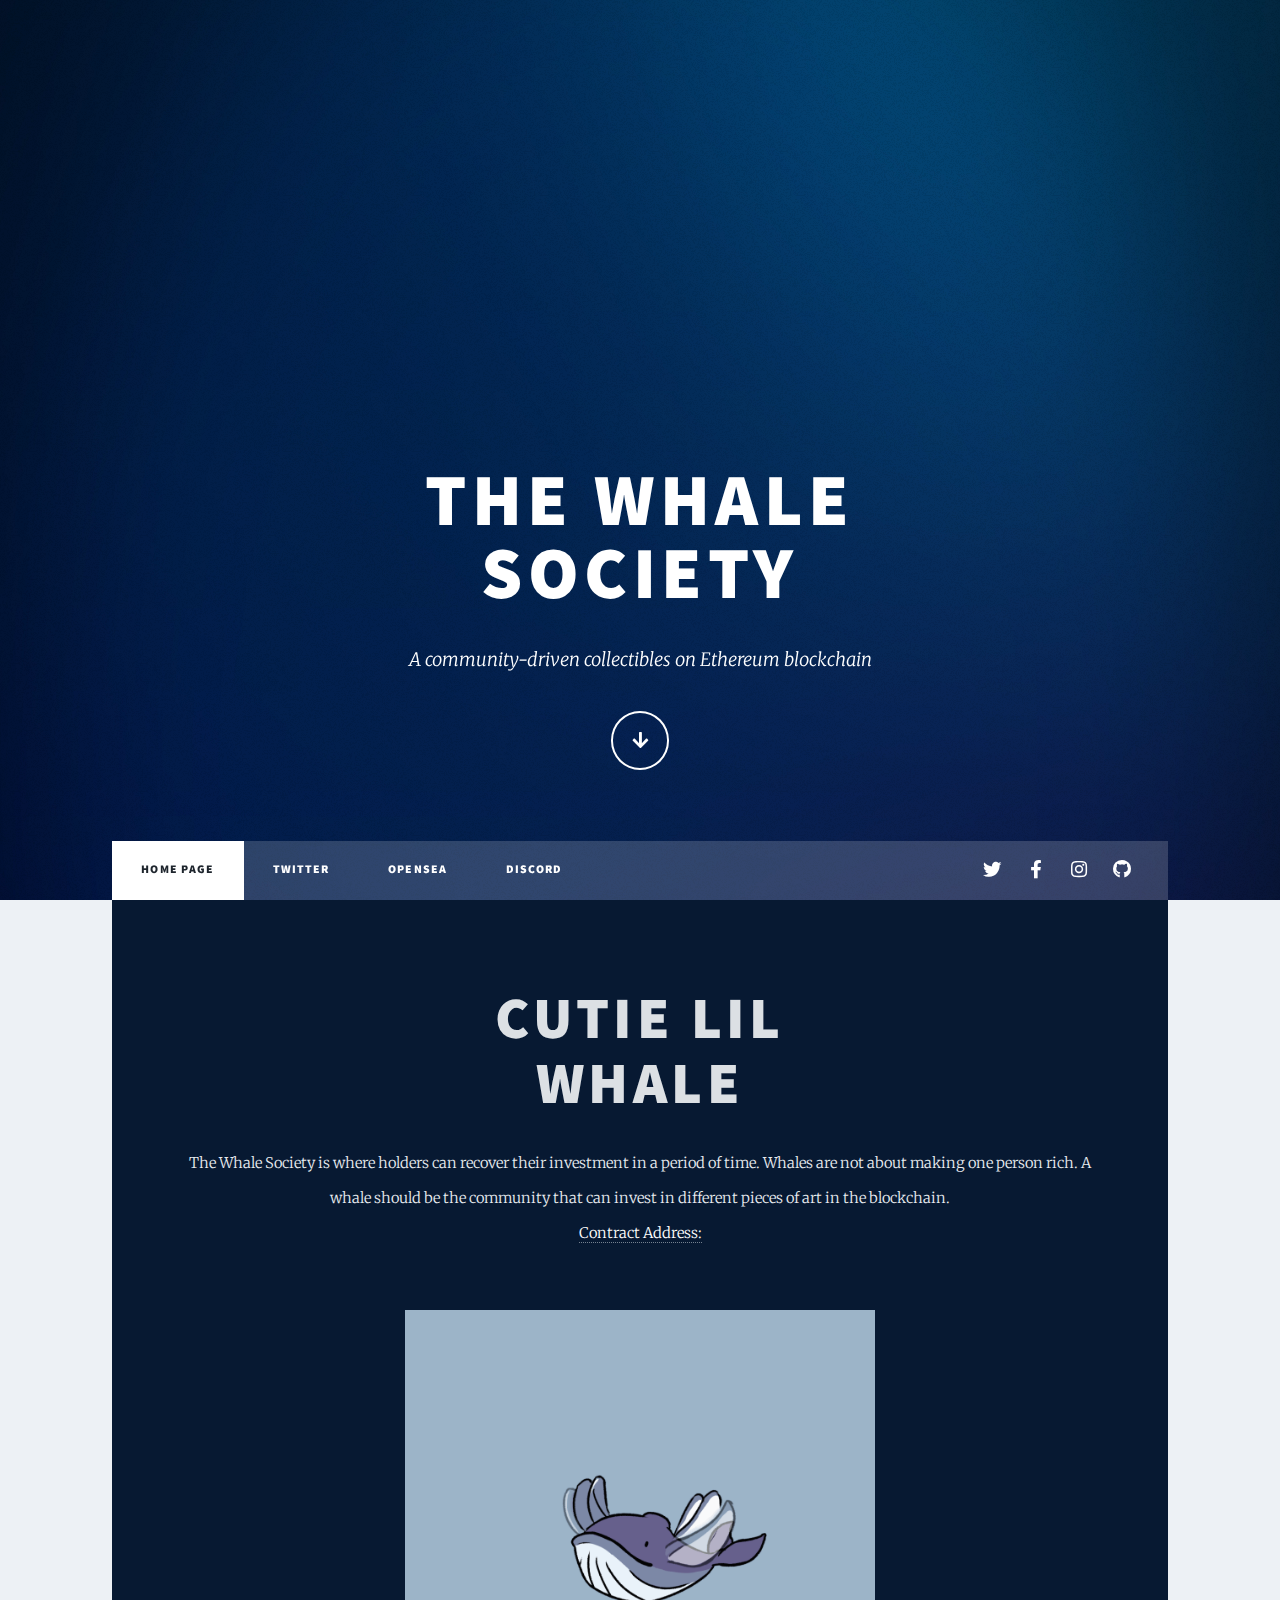
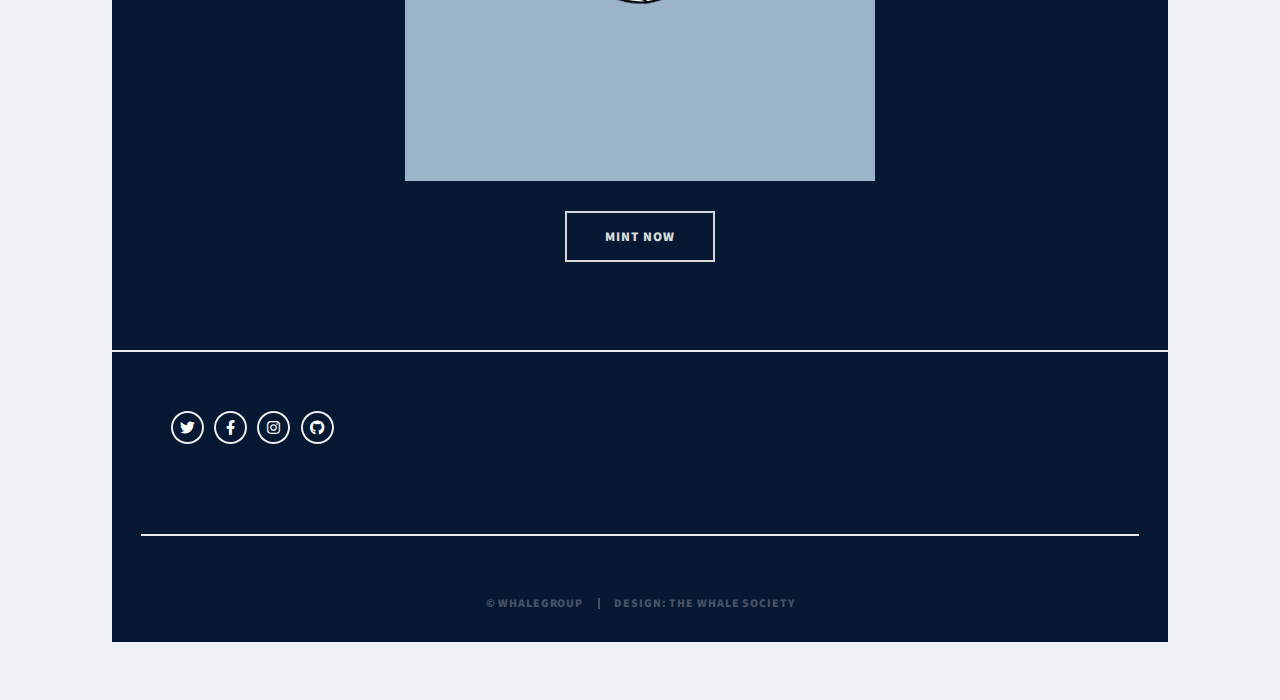
==== commit 1ffa44a5: "Fix img issues" ====
--- a/index.html
+++ b/index.html
@@ -63,14 +63,13 @@
 										<a style="color:white" href ="https://etherscan.io/address/0xdBceC7A0cD0621A1A3B60B7AD444519aD3618869">Contract Address:
 									</a></p>
 								</header>
-								<a href="#" class="image main"><img src="whale.gif" alt="" /></a>
+								<a href="#" class="image main"><img  src="whale.gif" alt="" /></a>
 								<ul class="actions special">
 									<li><a href="#" class="button large">Mint Now</a></li>
 								</ul>
 							</article>
 
 						
-								<h3>Social</h3>
 								<ul class="icons alt">
 									<li><a style="color:white" href="#" class="icon brands alt fa-twitter"><span class="label">Twitter</span></a></li>
 									<li><a style="color:white" href="#" class="icon brands alt fa-facebook-f"><span class="label">Facebook</span></a></li>
--- a/assets/css/main.css
+++ b/assets/css/main.css
@@ -2640,8 +2640,9 @@
 
 		.image.main {
 			display: block;
-			margin: 4rem 0;
-			width: 100%;
+			margin: 2rem auto;
+			width: 50%;
+
 		}
 
 			.image.main:first-child {
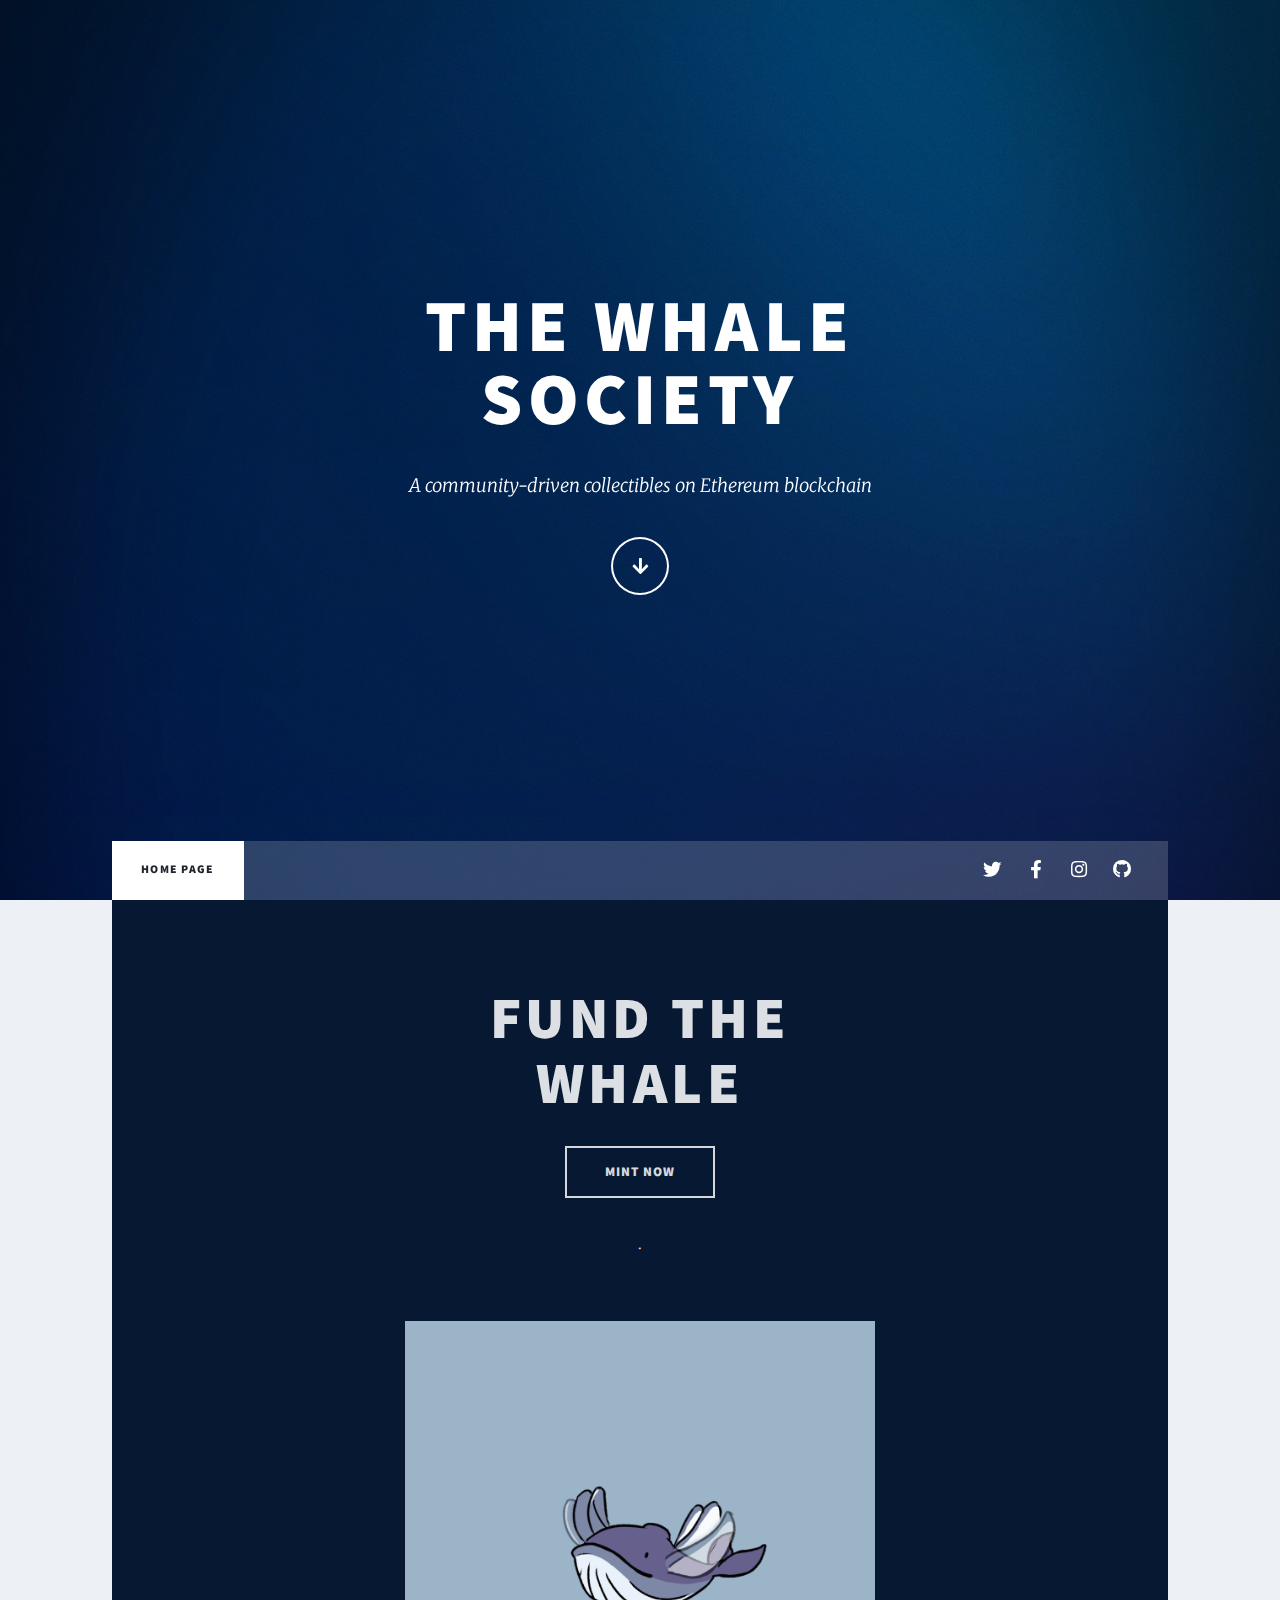
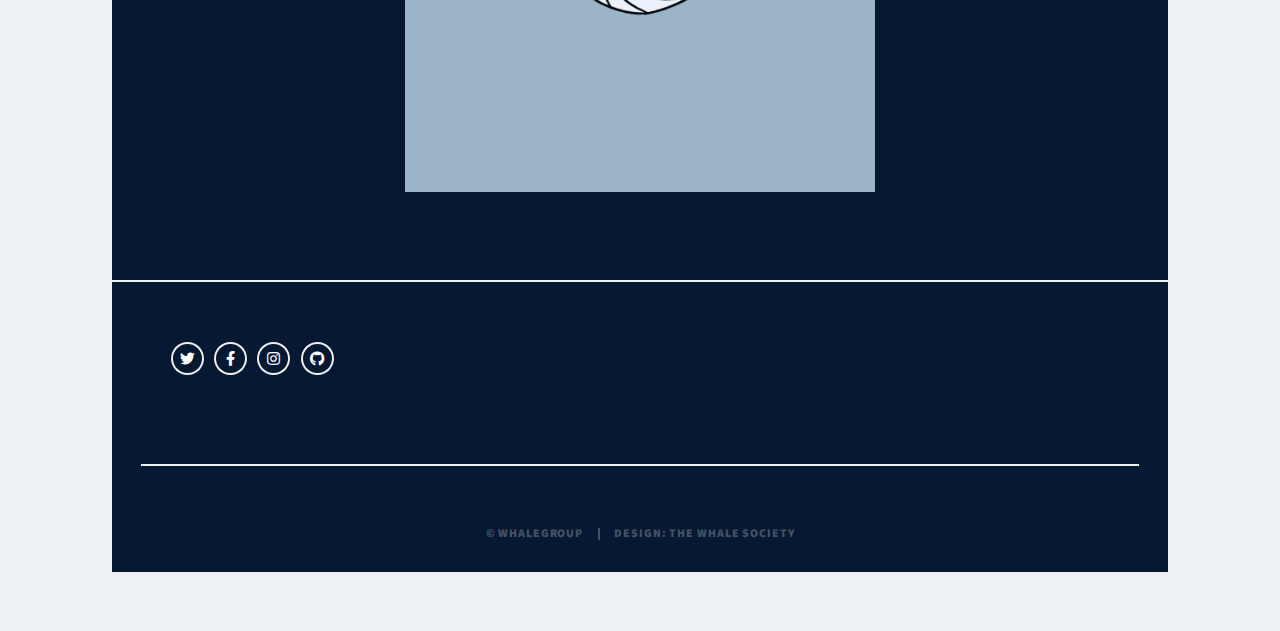
==== commit e451856a: "Waiting for a story" ====
--- a/index.html
+++ b/index.html
@@ -27,7 +27,7 @@
 
 						</section>
 						<ul class="actions">
-							<li><a href="#header" class="button icon solid solo fa-arrow-down scrolly">Continue</a></li>
+							<li><a href="#home" class="button icon solid solo fa-arrow-down scrolly">Continue</a></li>
 						</ul>
 					</div>
 
@@ -36,9 +36,9 @@
 					<nav id="nav">
 						<ul class="links">
 							<li class="active"><a href="#home">Home Page</a></li>
-							<li><a href="https://twitter.com/tera_eth/">Twitter</a></li>
+							<!--<li><a href="https://twitter.com/tera_eth/">Twitter</a></li>
 							<li><a href="https://opensea.io/collection/alienfrensnft">Opensea</a></li>
-							<li><a href="#">Discord</a></li>
+							<li><a href="#">Discord</a></li> -->
 						</ul>
 						<ul class="icons">
 							<li><a href="#" class="icon brands fa-twitter"><span class="label">Twitter</span></a></li>
@@ -54,22 +54,16 @@
 						<!-- Featured Post -->
 							<article class="post featured" id="home">
 								<header class="major">
-									<h2><a href="#">Cutie Lil <br />
+									<h2><a href="#">Fund The <br />
 									Whale</a></h2>
-									<p>The Whale Society is where holders can recover their investment in a period of time. 
-										Whales are not about making one person rich. 
-										A whale should be the community that can invest in 
-										different pieces of art in the blockchain. </br>
-										<a style="color:white" href ="https://etherscan.io/address/0xdBceC7A0cD0621A1A3B60B7AD444519aD3618869">Contract Address:
-									</a></p>
+									<ul class="actions special">
+										<li><a href="#" class="button large">Mint Now</a></li>
+									</ul>
+									<p>. 
+										</p>
 								</header>
 								<a href="#" class="image main"><img  src="whale.gif" alt="" /></a>
-								<ul class="actions special">
-									<li><a href="#" class="button large">Mint Now</a></li>
-								</ul>
 							</article>
-
-						
 								<ul class="icons alt">
 									<li><a style="color:white" href="#" class="icon brands alt fa-twitter"><span class="label">Twitter</span></a></li>
 									<li><a style="color:white" href="#" class="icon brands alt fa-facebook-f"><span class="label">Facebook</span></a></li>
--- a/assets/css/main.css
+++ b/assets/css/main.css
@@ -56,6 +56,10 @@
 	object-fit: cover;
 	opacity:0.2;
 }
+video::-webkit-media-controls-start-playback-button {
+    display: none;
+}
+
 
 body {
 	-webkit-text-size-adjust: none;
@@ -2659,9 +2663,9 @@
 				margin: 2rem 0;
 			}
 
-			.image.main {
+			/*.image.main {
 				margin: 2rem 0;
-			}
+			}*/
 
 		}
 
@@ -3095,7 +3099,7 @@
 		-moz-justify-content: -moz-flex-end;
 		-webkit-justify-content: -webkit-flex-end;
 		-ms-justify-content: -ms-flex-end;
-		justify-content: flex-end;
+		justify-content: center;
 		-moz-transition: opacity 1s ease, -moz-transform 1s ease;
 		-webkit-transition: opacity 1s ease, -webkit-transform 1s ease;
 		-ms-transition: opacity 1s ease, -ms-transform 1s ease;
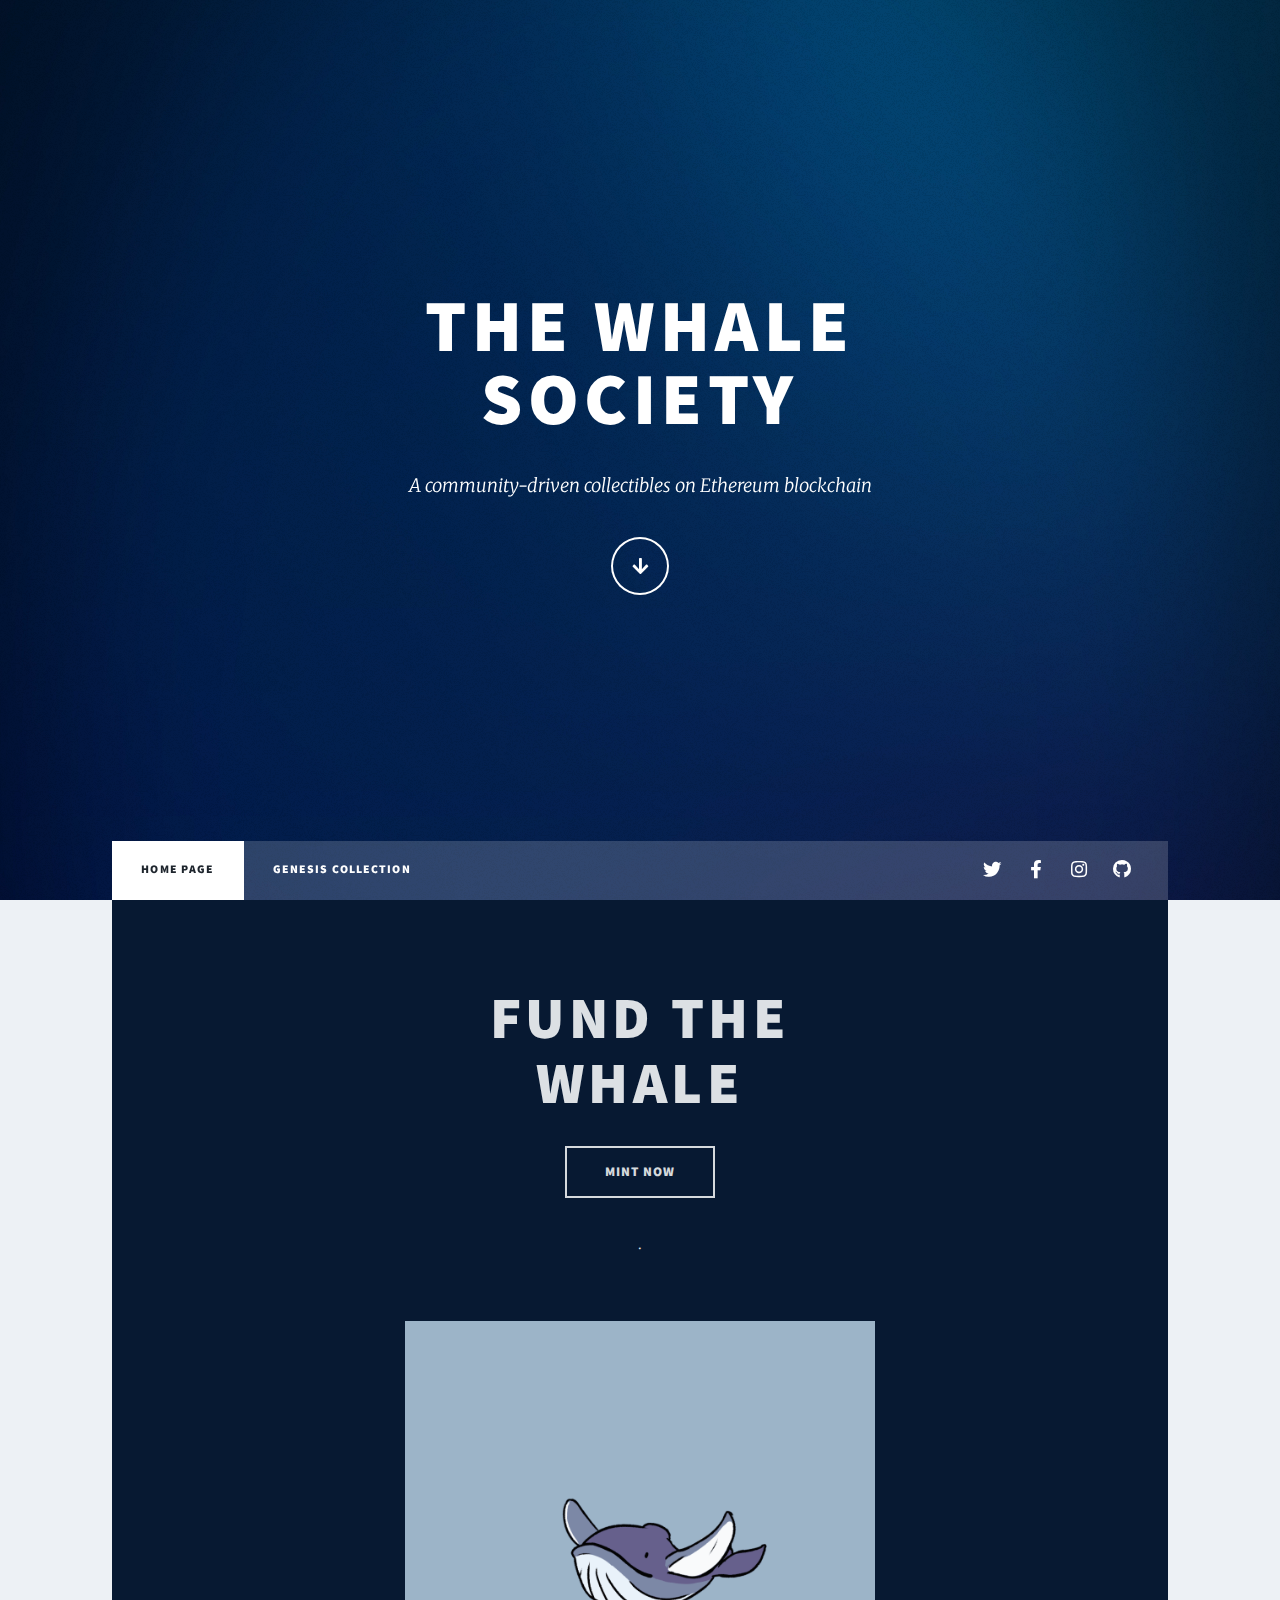
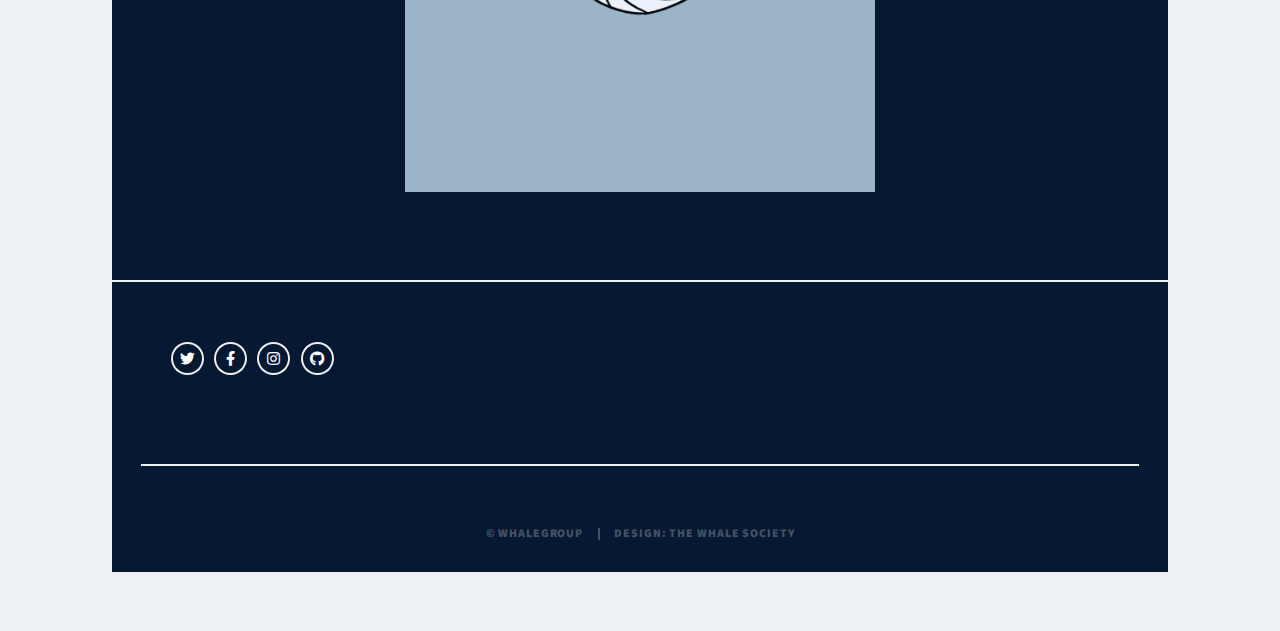
==== commit 91639af6: "changes" ====
--- a/index.html
+++ b/index.html
@@ -36,7 +36,9 @@
 					<nav id="nav">
 						<ul class="links">
 							<li class="active"><a href="#home">Home Page</a></li>
+							<li><a href="genesiscollection.html">Genesis Collection</a></li>
 							<!--<li><a href="https://twitter.com/tera_eth/">Twitter</a></li>
+							<li><a href="genesiscollection.html">Genesis Collection</a></li>	
 							<li><a href="https://opensea.io/collection/alienfrensnft">Opensea</a></li>
 							<li><a href="#">Discord</a></li> -->
 						</ul>
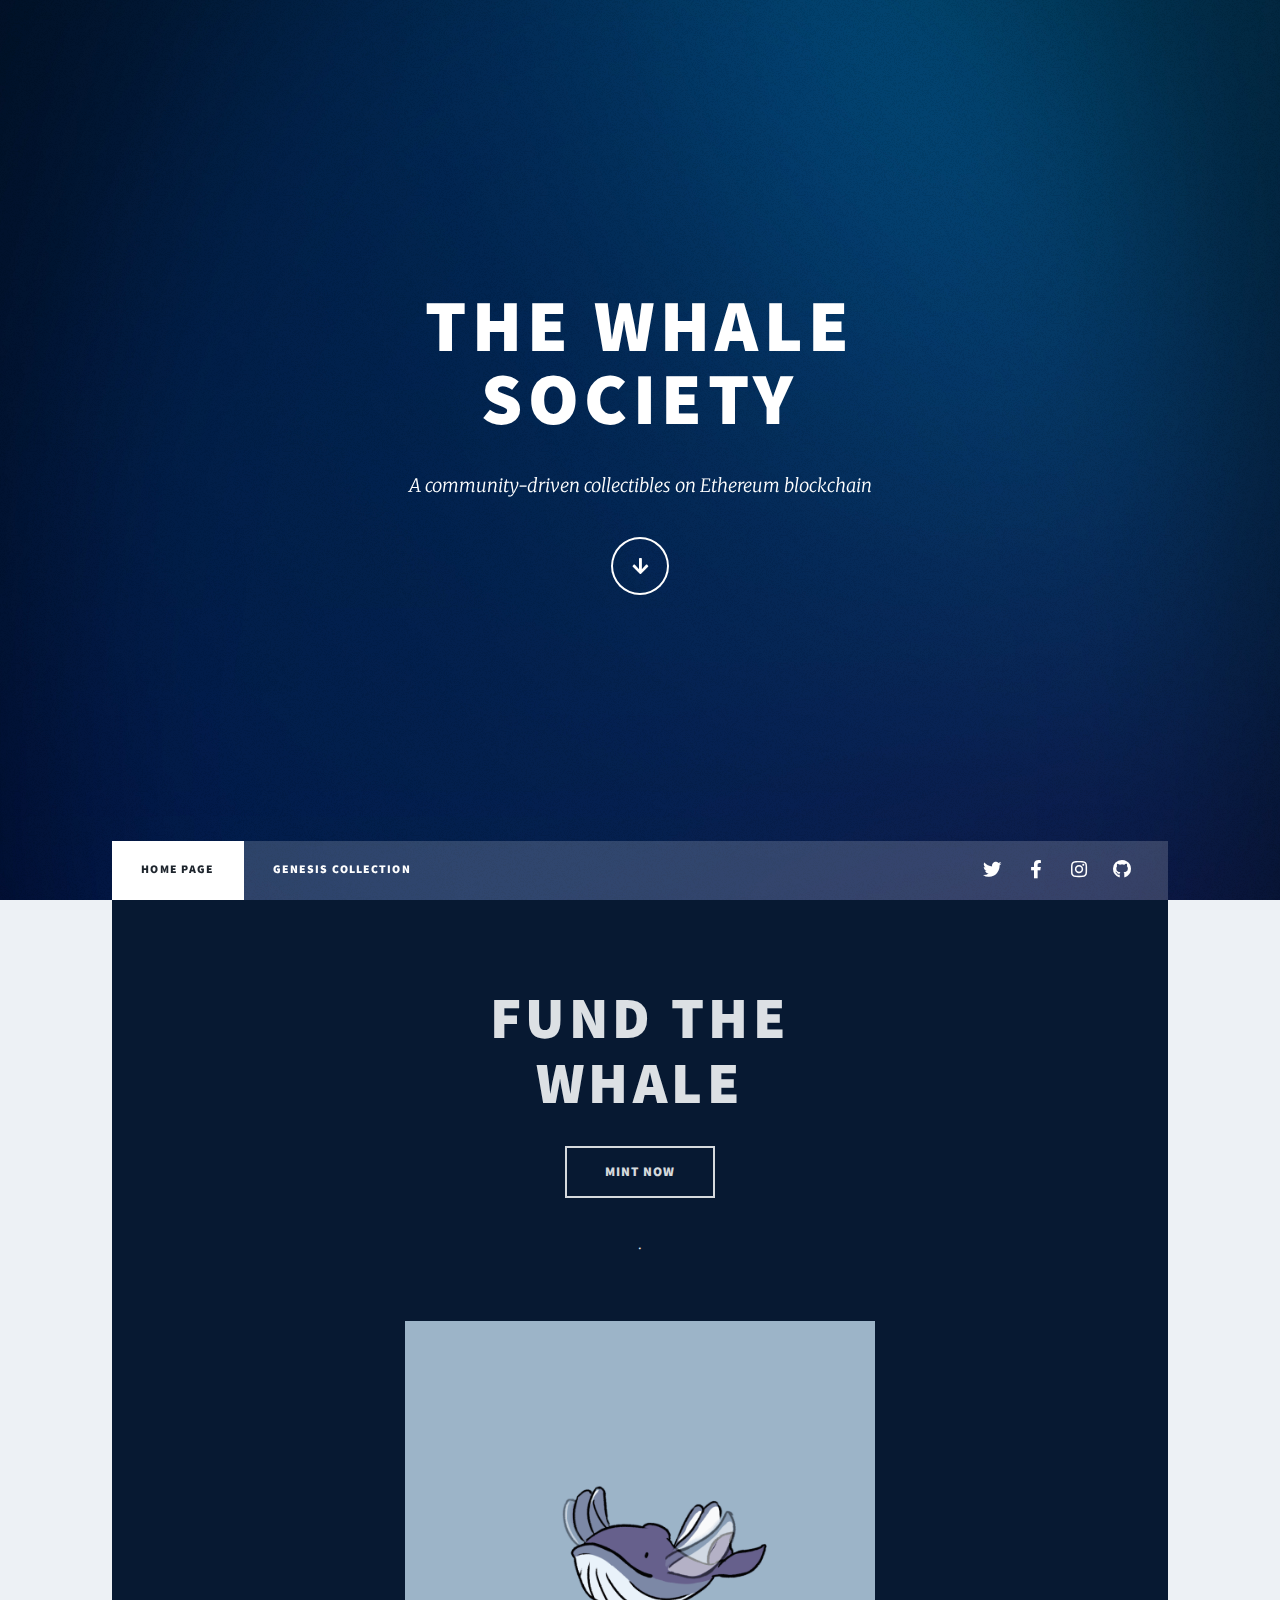
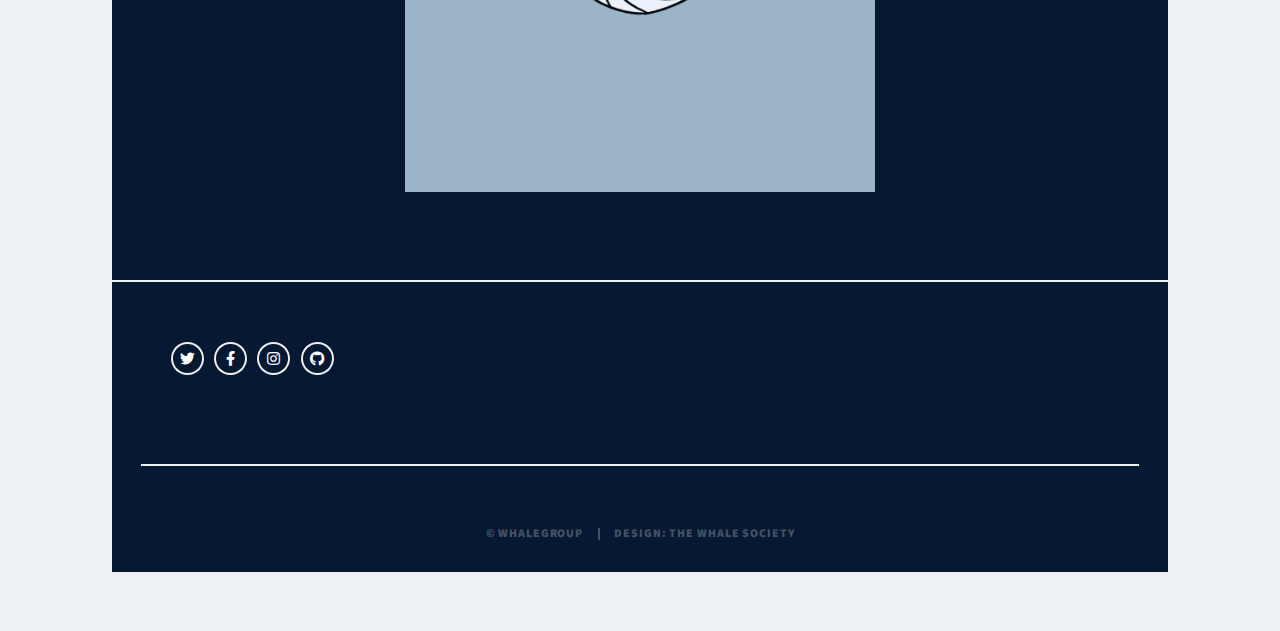
==== commit b0f5c412: "button added" ====
--- a/index.html
+++ b/index.html
@@ -36,7 +36,7 @@
 					<nav id="nav">
 						<ul class="links">
 							<li class="active"><a href="#home">Home Page</a></li>
-							<li><a href="genesiscollection.html">Genesis Collection</a></li>
+							<li><a href="mint-page.html">Genesis Collection</a></li>
 							<!--<li><a href="https://twitter.com/tera_eth/">Twitter</a></li>
 							<li><a href="genesiscollection.html">Genesis Collection</a></li>	
 							<li><a href="https://opensea.io/collection/alienfrensnft">Opensea</a></li>
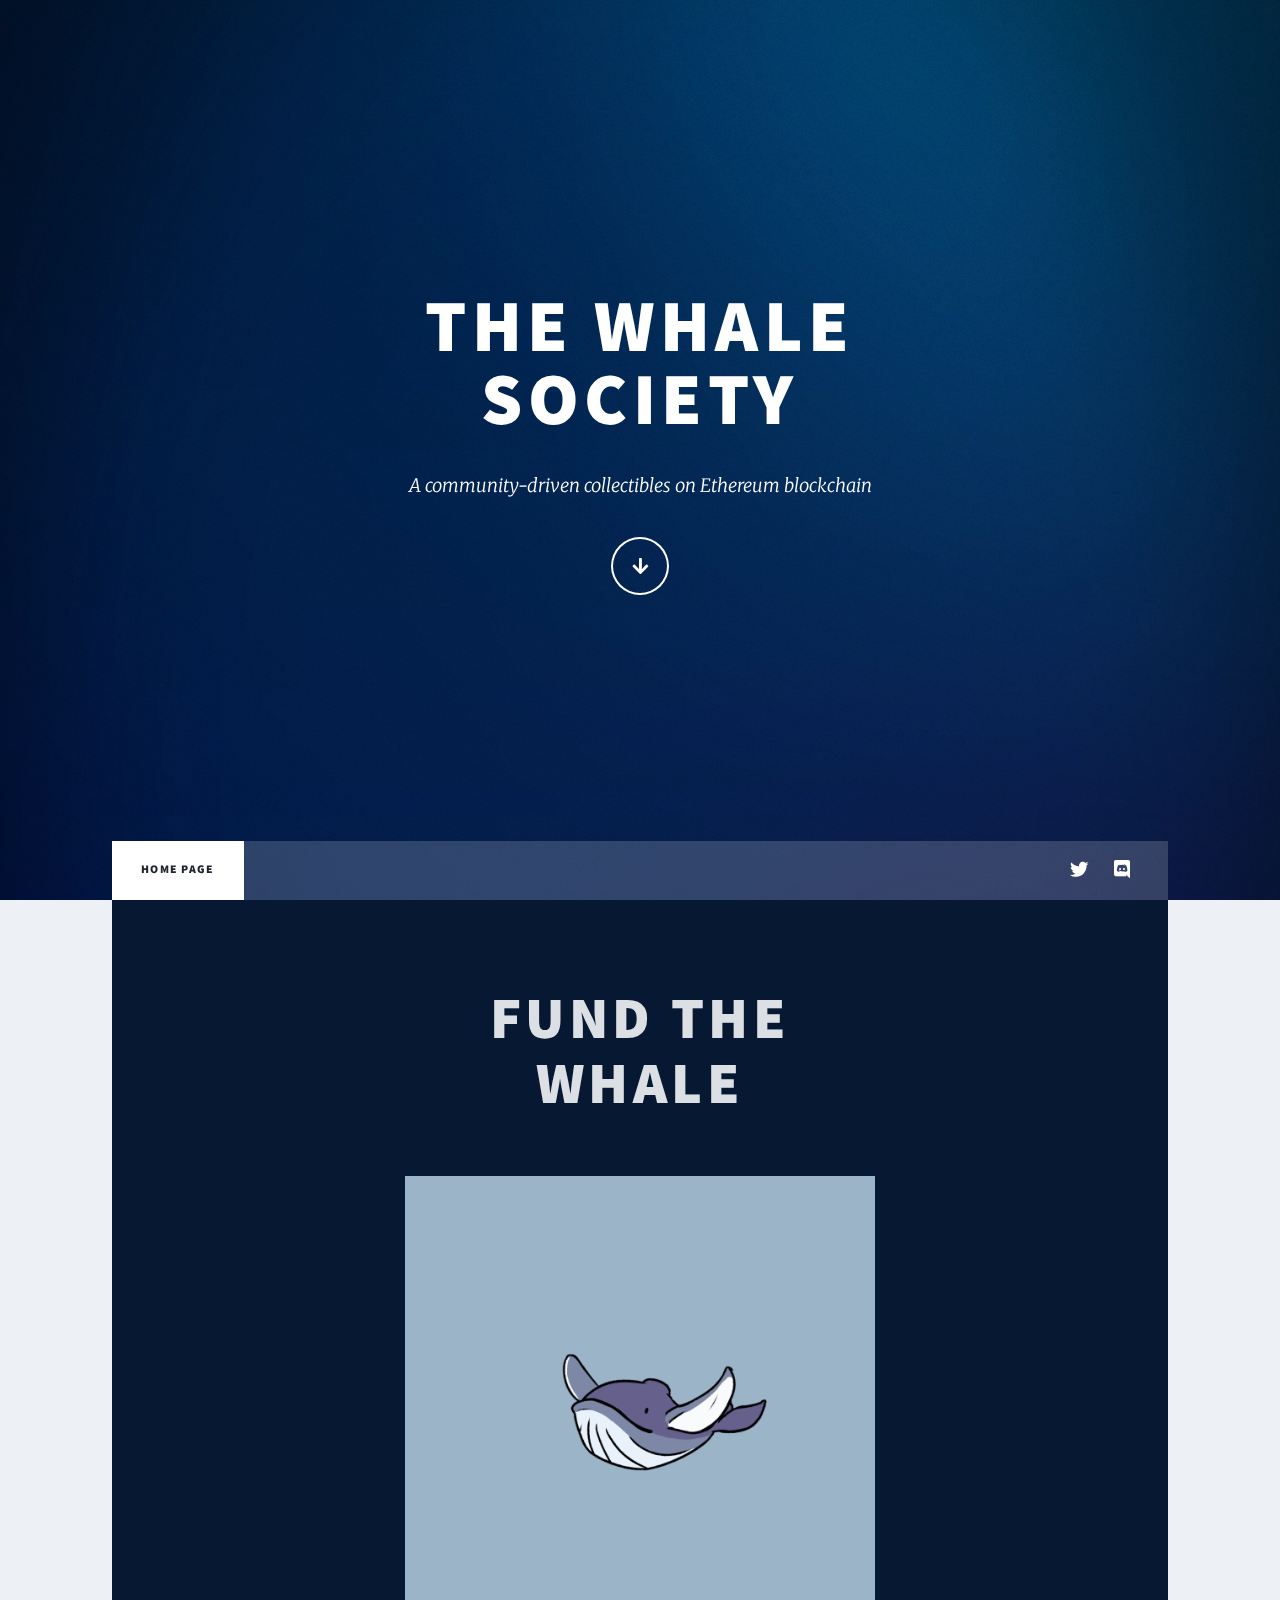
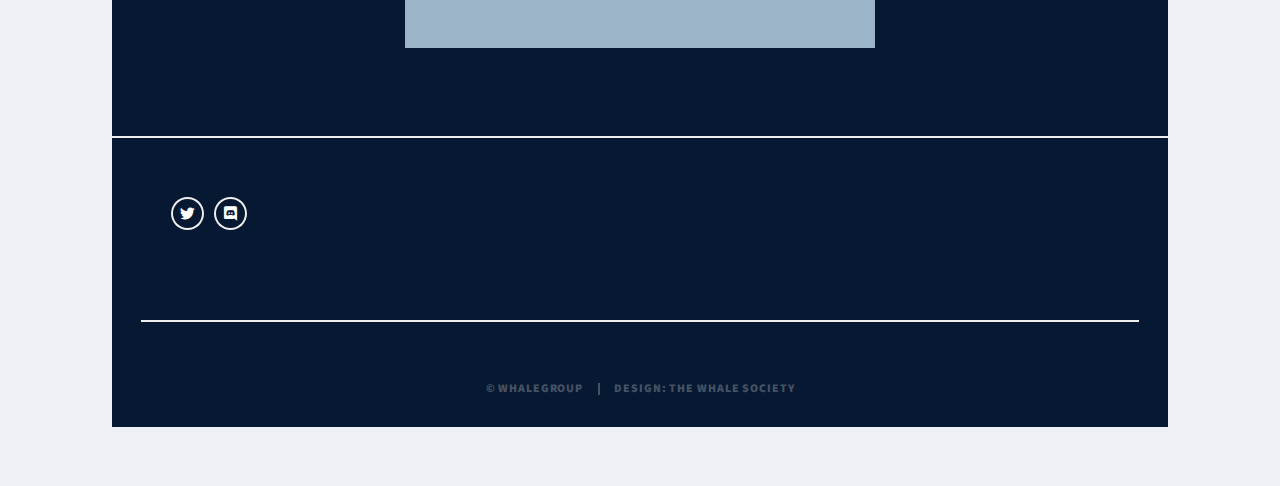
==== commit be429a17: "Edit" ====
--- a/index.html
+++ b/index.html
@@ -36,17 +36,14 @@
 					<nav id="nav">
 						<ul class="links">
 							<li class="active"><a href="#home">Home Page</a></li>
-							<li><a href="mint-page.html">Genesis Collection</a></li>
 							<!--<li><a href="https://twitter.com/tera_eth/">Twitter</a></li>
-							<li><a href="genesiscollection.html">Genesis Collection</a></li>	
 							<li><a href="https://opensea.io/collection/alienfrensnft">Opensea</a></li>
 							<li><a href="#">Discord</a></li> -->
 						</ul>
 						<ul class="icons">
 							<li><a href="#" class="icon brands fa-twitter"><span class="label">Twitter</span></a></li>
-							<li><a href="#" class="icon brands fa-facebook-f"><span class="label">Facebook</span></a></li>
-							<li><a href="#" class="icon brands fa-instagram"><span class="label">Instagram</span></a></li>
-							<li><a href="#" class="icon brands fa-github"><span class="label">GitHub</span></a></li>
+							<li><a href="#" class="icon brands fa-discord"><span class="label">Discord</span></a></li>
+							<!--<li><a href="#" class="icon brands fa-instagram"><span class="label">Instagram</span></a></li>-->
 						</ul>
 					</nav>
 
@@ -58,19 +55,13 @@
 								<header class="major">
 									<h2><a href="#">Fund The <br />
 									Whale</a></h2>
-									<ul class="actions special">
-										<li><a href="#" class="button large">Mint Now</a></li>
-									</ul>
-									<p>. 
-										</p>
 								</header>
 								<a href="#" class="image main"><img  src="whale.gif" alt="" /></a>
 							</article>
 								<ul class="icons alt">
-									<li><a style="color:white" href="#" class="icon brands alt fa-twitter"><span class="label">Twitter</span></a></li>
-									<li><a style="color:white" href="#" class="icon brands alt fa-facebook-f"><span class="label">Facebook</span></a></li>
-									<li><a style="color:white" href="#" class="icon brands alt fa-instagram"><span class="label">Instagram</span></a></li>
-									<li><a style="color:white" href="#" class="icon brands alt fa-github"><span class="label">GitHub</span></a></li>
+									<li><a style="color:white" href="https://twitter.com/thewhale_nft" class="icon brands alt fa-twitter"><span class="label">Twitter</span></a></li>
+									<li><a style="color:white" href="https://discord.gg/XyrU6PQU " class="icon brands alt fa-discord"><span class="label">Facebook</span></a></li>
+									<!--<li><a style="color:white" href="#" class="icon brands alt fa-instagram"><span class="label">Instagram</span></a></li>-->
 								</ul>
 
 				<!-- Copyright -->
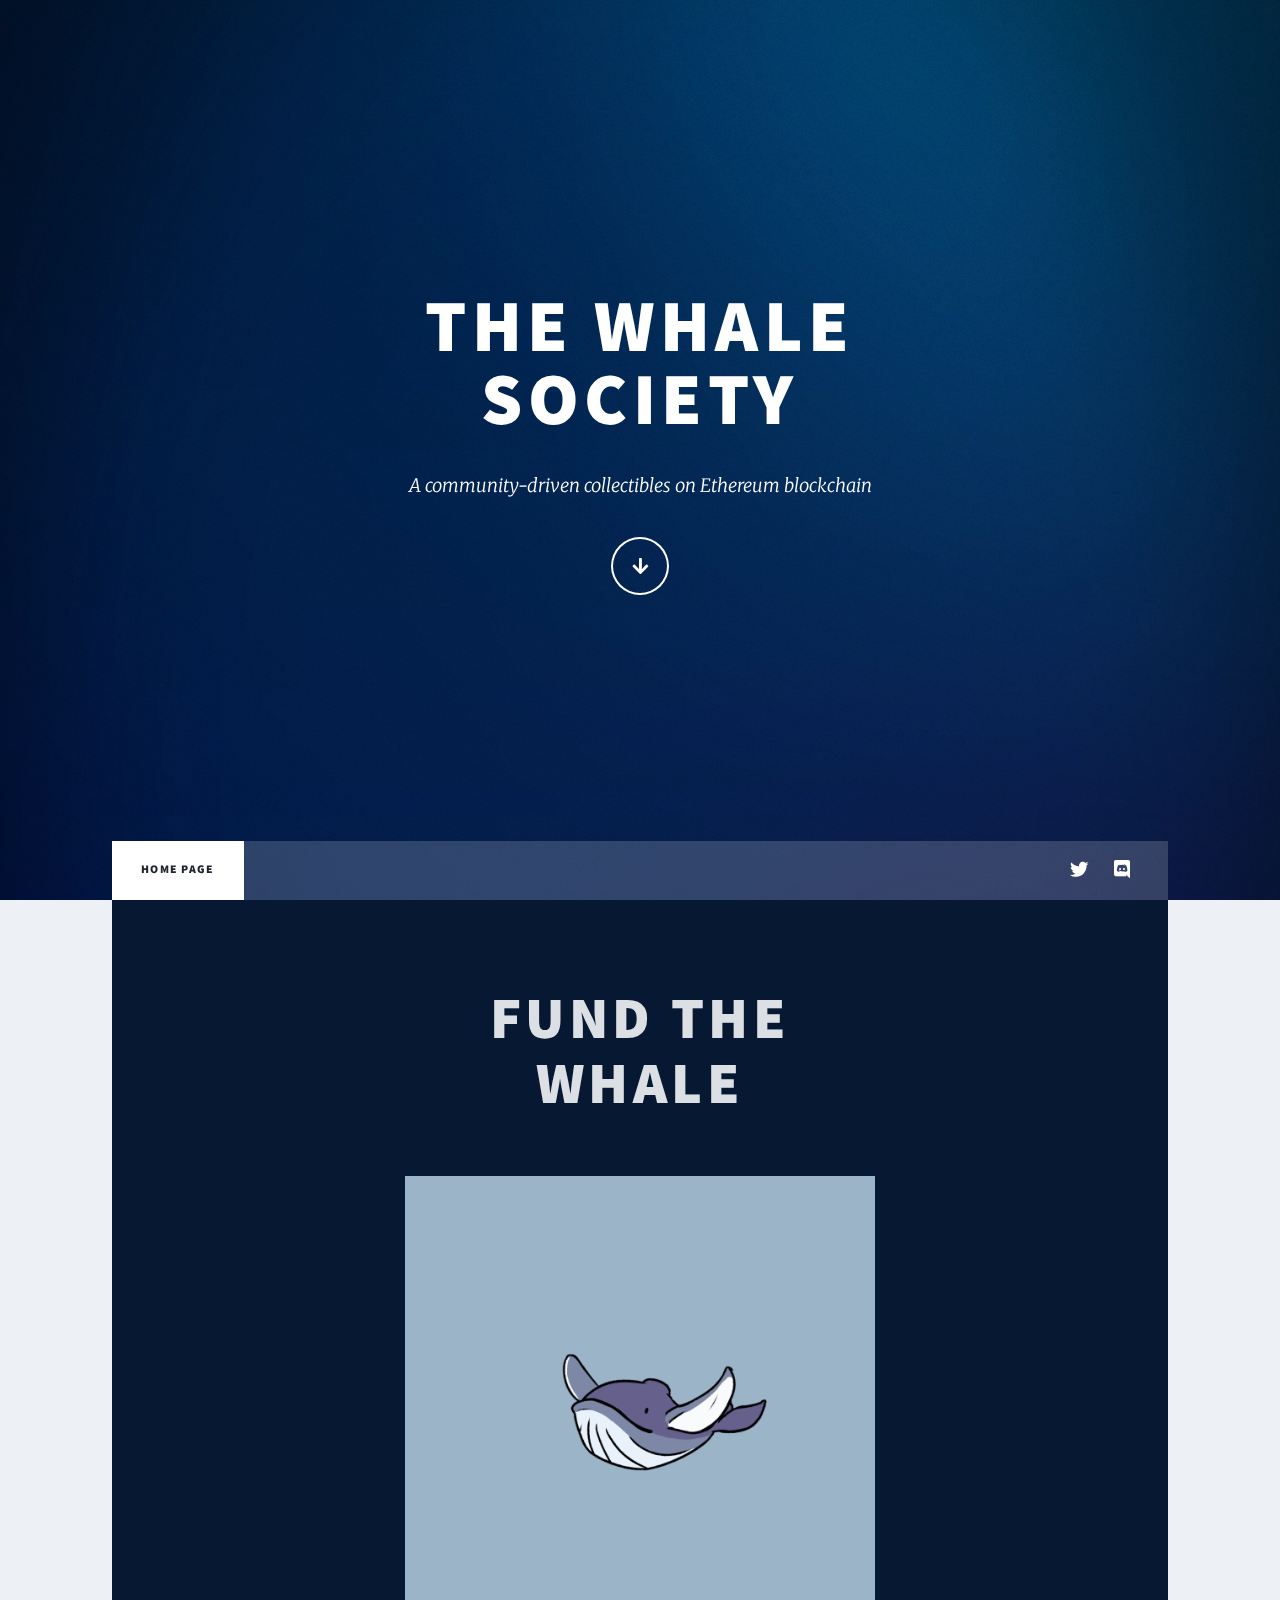
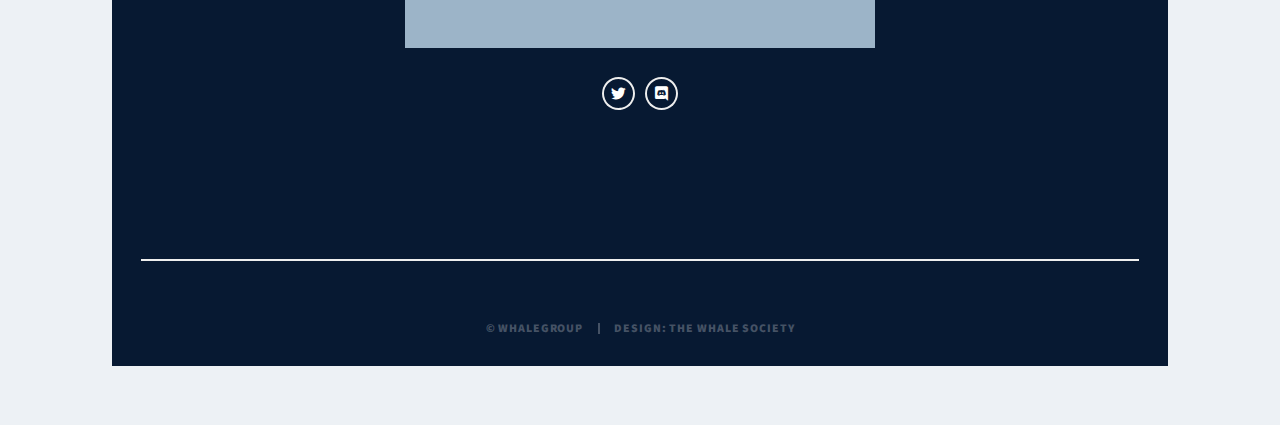
==== commit cbb035f8: "edit" ====
--- a/index.html
+++ b/index.html
@@ -2,7 +2,7 @@
 
 <html>
 	<head>
-		<title>The Whale Society</title>
+		<title>The Whale NFT</title>
 		<meta charset="utf-8" />
 		<meta name="viewport" content="width=device-width, initial-scale=1, user-scalable=no" />
 		<link rel="stylesheet" href="assets/css/main.css" />
@@ -57,12 +57,13 @@
 									Whale</a></h2>
 								</header>
 								<a href="#" class="image main"><img  src="whale.gif" alt="" /></a>
-							</article>
 								<ul class="icons alt">
 									<li><a style="color:white" href="https://twitter.com/thewhale_nft" class="icon brands alt fa-twitter"><span class="label">Twitter</span></a></li>
 									<li><a style="color:white" href="https://discord.gg/XyrU6PQU " class="icon brands alt fa-discord"><span class="label">Facebook</span></a></li>
 									<!--<li><a style="color:white" href="#" class="icon brands alt fa-instagram"><span class="label">Instagram</span></a></li>-->
 								</ul>
+							</article>
+								
 
 				<!-- Copyright -->
 					<div id="copyright">
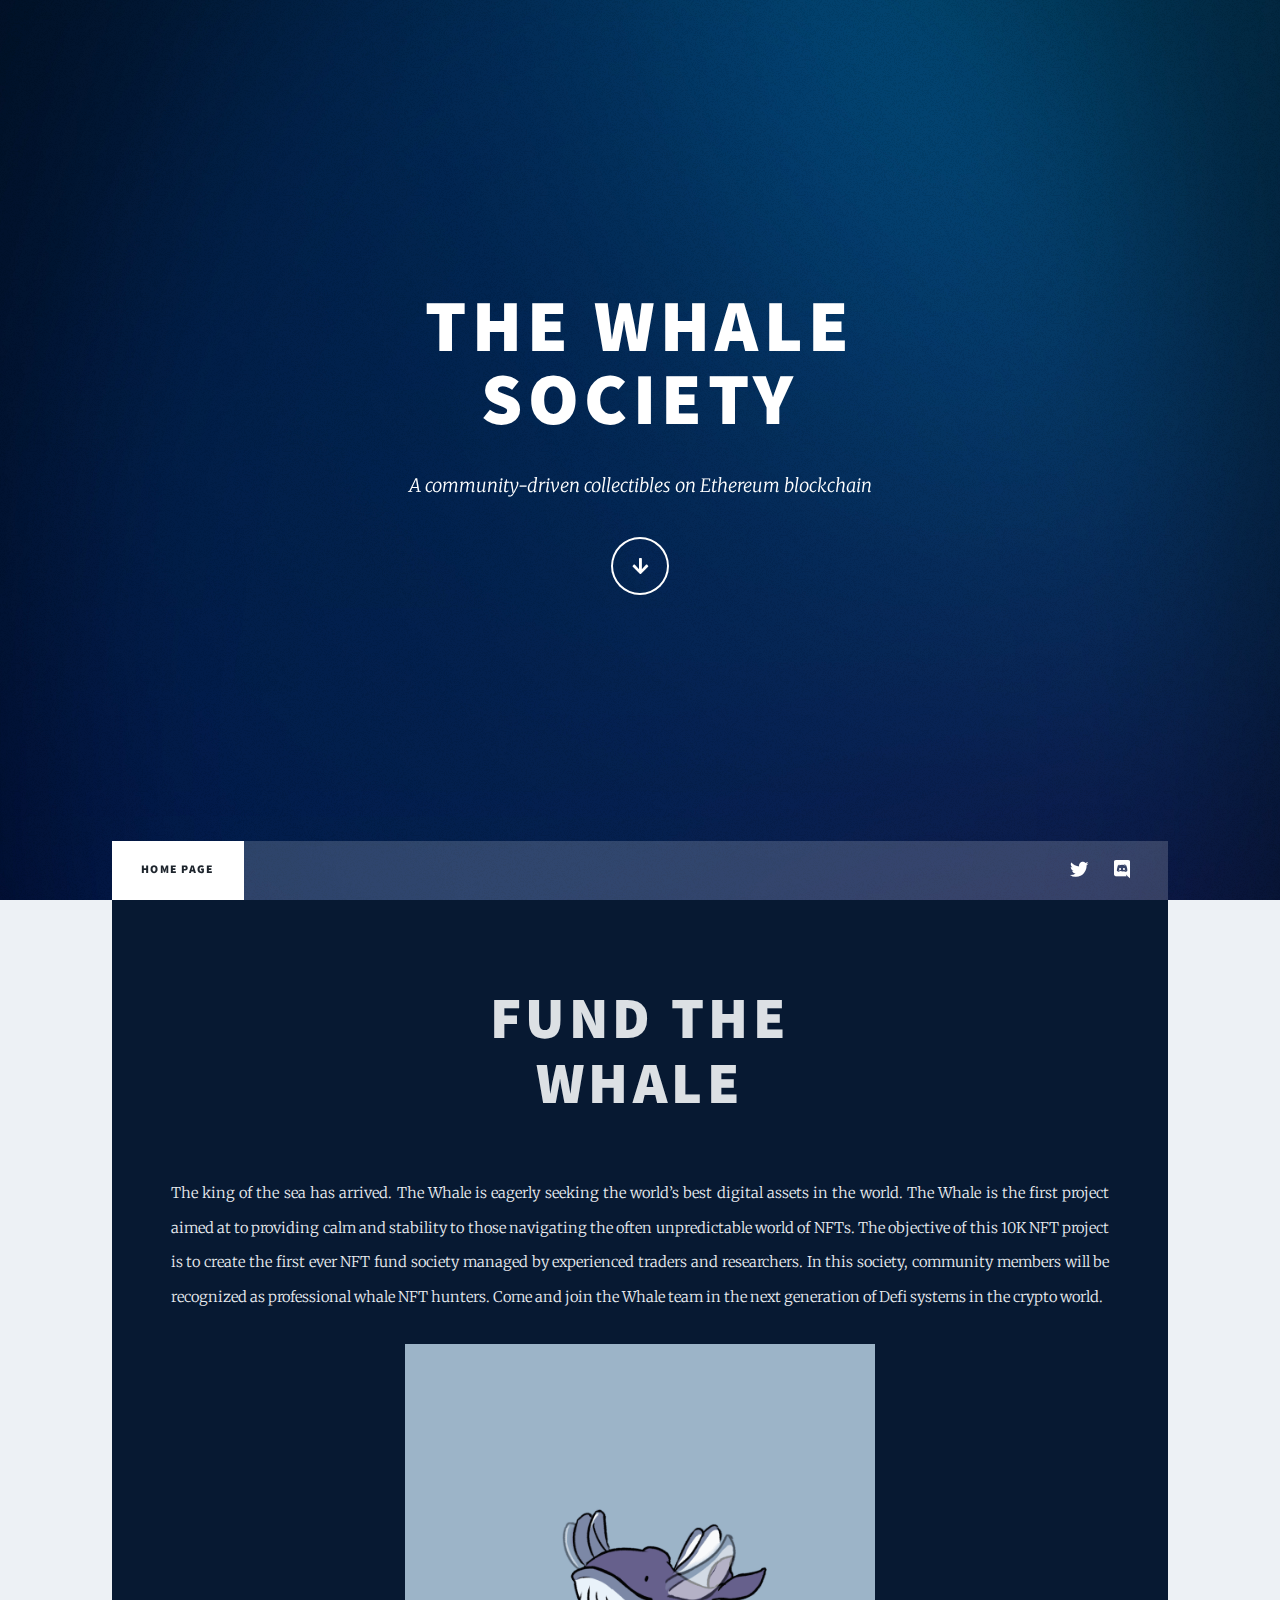
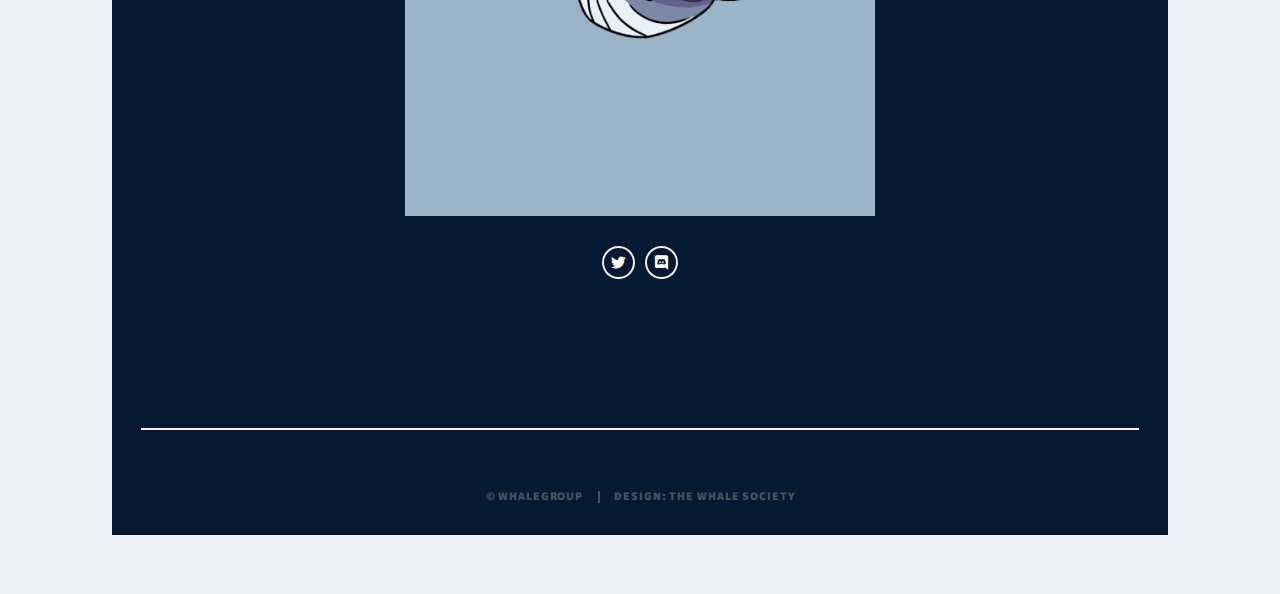
==== commit d4792243: "add content" ====
--- a/index.html
+++ b/index.html
@@ -56,6 +56,7 @@
 									<h2><a href="#">Fund The <br />
 									Whale</a></h2>
 								</header>
+								<p class="content">The king of the sea has arrived. The Whale is eagerly seeking the world’s best digital assets in the world. The Whale is the first project aimed at to providing calm and stability to those navigating the often unpredictable world of NFTs. The objective of this 10K NFT project is to create the first ever NFT fund society managed by experienced traders and researchers. In this society, community members will be recognized as professional whale NFT hunters. Come and join the Whale team in the next generation of Defi systems in the crypto world. </p>
 								<a href="#" class="image main"><img  src="whale.gif" alt="" /></a>
 								<ul class="icons alt">
 									<li><a style="color:white" href="https://twitter.com/thewhale_nft" class="icon brands alt fa-twitter"><span class="label">Twitter</span></a></li>
